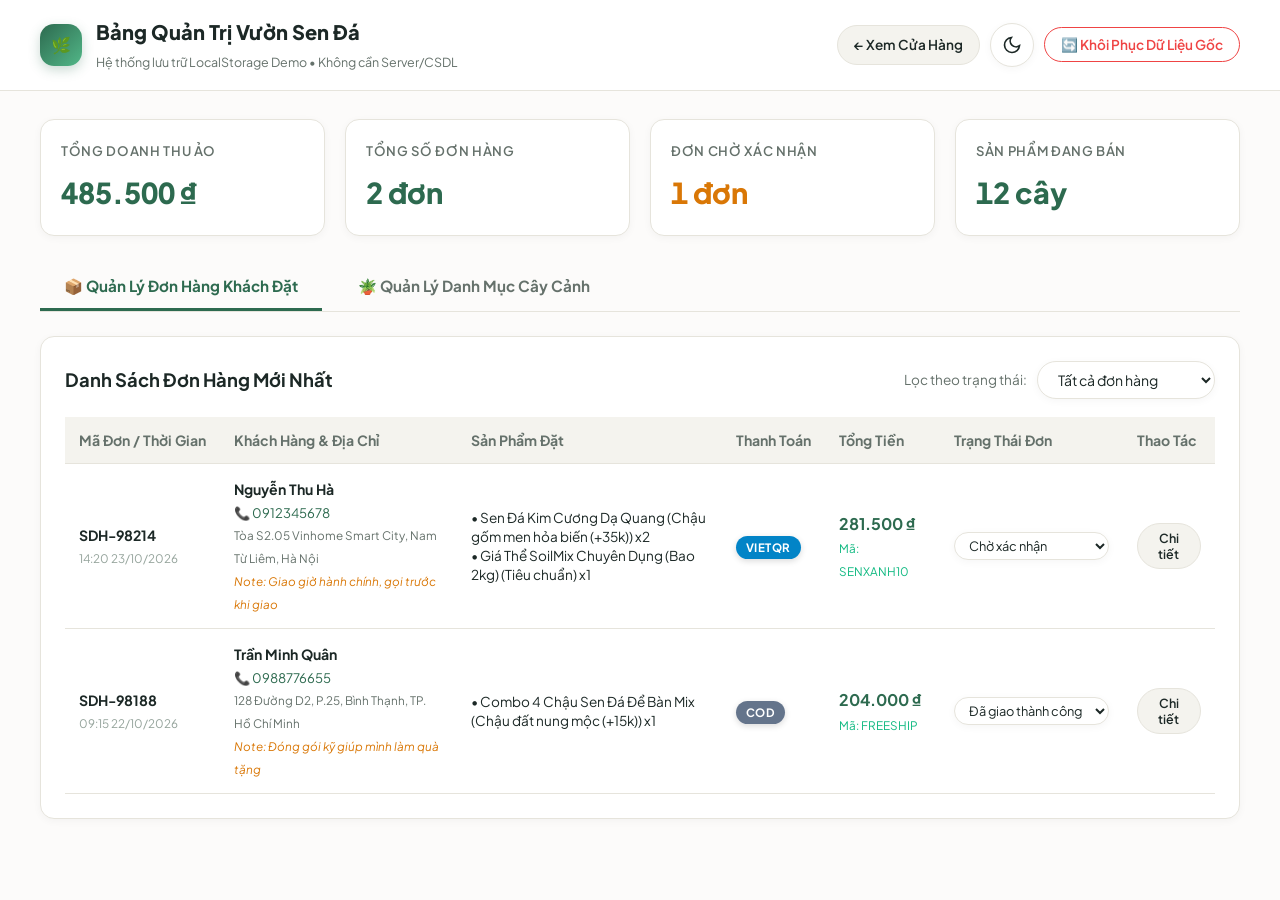
==== admin.html @ 42b6b5f5 "cmt 1" ====
<!DOCTYPE html>
<html lang="vi" data-theme="light">
<head>
  <meta charset="UTF-8" />
  <meta name="viewport" content="width=device-width, initial-scale=1.0, viewport-fit=cover" />
  <title>Bảng Quản Trị Sen Đá House (Admin Demo)</title>
  <meta name="description" content="Trang quản lý đơn hàng và danh mục cây cảnh của Sen Đá House" />
  <meta name="robots" content="noindex, nofollow" />
  <meta name="theme-color" content="#1b4332" />
  <link rel="icon" href="data:image/svg+xml,<svg xmlns=%22http://www.w3.org/2000/svg%22 viewBox=%220 0 100 100%22><text y=%22.9em%22 font-size=%2290%22>📊</text></svg>" />
  <link rel="stylesheet" href="css/style.css" />
  <style>
    /* Styling riêng cho trang Admin */
    .admin-header {
      background: var(--surface);
      border-bottom: 1px solid var(--surface-border);
      padding: 16px 0;
      position: sticky;
      top: 0;
      z-index: 100;
    }
    .admin-header-inner {
      display: flex;
      justify-content: space-between;
      align-items: center;
      gap: 16px;
    }
    .admin-kpi-grid {
      display: grid;
      grid-template-columns: repeat(4, 1fr);
      gap: 20px;
      margin: 28px 0;
    }
    .kpi-card {
      background: var(--surface);
      border: 1px solid var(--surface-border);
      border-radius: var(--radius-md);
      padding: 20px;
      box-shadow: var(--shadow-sm);
    }
    .kpi-title {
      font-size: 0.82rem;
      font-weight: 600;
      color: var(--text-muted);
      text-transform: uppercase;
      letter-spacing: 0.05em;
      margin-bottom: 8px;
    }
    .kpi-value {
      font-size: 1.8rem;
      font-weight: 800;
      color: var(--primary);
    }
    .admin-tabs-nav {
      display: flex;
      gap: 12px;
      border-bottom: 1px solid var(--surface-border);
      margin-bottom: 24px;
    }
    .admin-tab-btn {
      padding: 12px 24px;
      font-weight: 700;
      font-size: 0.95rem;
      background: transparent;
      color: var(--text-muted);
      cursor: pointer;
      border-bottom: 3px solid transparent;
      transition: var(--transition);
    }
    .admin-tab-btn:hover {
      color: var(--text-main);
    }
    .admin-tab-btn.active {
      color: var(--primary);
      border-color: var(--primary);
    }
    .admin-card {
      background: var(--surface);
      border: 1px solid var(--surface-border);
      border-radius: var(--radius-md);
      padding: 24px;
      box-shadow: var(--shadow-sm);
      overflow-x: auto;
    }
    .admin-table {
      width: 100%;
      border-collapse: collapse;
      text-align: left;
      font-size: 0.88rem;
    }
    .admin-table th {
      background: var(--bg-subtle);
      padding: 12px 14px;
      font-weight: 700;
      color: var(--text-muted);
      border-bottom: 1px solid var(--surface-border);
      white-space: nowrap;
    }
    .admin-table td {
      padding: 14px;
      border-bottom: 1px solid var(--surface-border);
      vertical-align: middle;
    }
    .status-select {
      font-size: 0.8rem;
      padding: 4px 10px;
    }
    @media (max-width: 900px) {
      .admin-kpi-grid {
        grid-template-columns: repeat(2, 1fr);
      }
    }
    @media (max-width: 600px) {
      .admin-kpi-grid {
        grid-template-columns: 1fr;
      }
      .admin-header-inner {
        flex-direction: column;
        align-items: flex-start;
      }
    }
  </style>
</head>
<body>

  <!-- Header Admin -->
  <header class="admin-header">
    <div class="container admin-header-inner">
      <div style="display: flex; align-items: center; gap: 14px;">
        <div class="brand-logo-icon">🌿</div>
        <div>
          <h2 style="font-size: 1.25rem; font-weight: 800; color: var(--text-main);">Bảng Quản Trị Vườn Sen Đá</h2>
          <span style="font-size: 0.78rem; color: var(--text-muted);">Hệ thống lưu trữ LocalStorage Demo • Không cần Server/CSDL</span>
        </div>
      </div>

      <div style="display: flex; gap: 10px; align-items: center; flex-wrap: wrap;">
        <!-- Nút về Storefront -->
        <a href="index.html" class="btn btn-secondary" style="font-size: 0.85rem; padding: 8px 16px;">
          ← Xem Cửa Hàng
        </a>

        <!-- Đổi Theme -->
        <button id="theme-toggle-btn" class="icon-btn" onclick="App.toggleTheme()" title="Đổi chế độ Sáng / Tối">
          <svg width="20" height="20" viewBox="0 0 24 24" fill="none" stroke="currentColor" stroke-width="2"><path d="M21 12.79A9 9 0 1 1 11.21 3 7 7 0 0 0 21 12.79z"></path></svg>
        </button>

        <!-- Nút Reset Dữ Liệu -->
        <button class="btn btn-outline" style="font-size: 0.85rem; padding: 8px 16px; border-color: var(--danger); color: var(--danger);" onclick="if(confirm('Khôi phục toàn bộ đơn hàng và sản phẩm về trạng thái mẫu ban đầu?')) StorageService.resetToDefaults()">
          🔄 Khôi Phục Dữ Liệu Gốc
        </button>
      </div>
    </div>
  </header>

  <main class="container" style="padding-bottom: 60px;">
    <!-- Thống kê KPI -->
    <div class="admin-kpi-grid">
      <div class="kpi-card">
        <div class="kpi-title">Tổng Doanh Thu Ảo</div>
        <div class="kpi-value" id="kpi-revenue">0 đ</div>
      </div>
      <div class="kpi-card">
        <div class="kpi-title">Tổng Số Đơn Hàng</div>
        <div class="kpi-value" id="kpi-orders-count">0 đơn</div>
      </div>
      <div class="kpi-card">
        <div class="kpi-title">Đơn Chờ Xác Nhận</div>
        <div class="kpi-value" id="kpi-pending-count" style="color: var(--accent);">0 đơn</div>
      </div>
      <div class="kpi-card">
        <div class="kpi-title">Sản Phẩm Đang Bán</div>
        <div class="kpi-value" id="kpi-products-count">0 cây</div>
      </div>
    </div>

    <!-- Thanh chuyển Tab -->
    <div class="admin-tabs-nav">
      <button class="admin-tab-btn active" data-tab="orders" onclick="AdminApp.switchTab('orders')">
        📦 Quản Lý Đơn Hàng Khách Đặt
      </button>
      <button class="admin-tab-btn" data-tab="products" onclick="AdminApp.switchTab('products')">
        🪴 Quản Lý Danh Mục Cây Cảnh
      </button>
    </div>

    <!-- TAB 1: QUẢN LÝ ĐƠN HÀNG -->
    <section id="admin-orders-section" class="admin-card">
      <div style="display: flex; justify-content: space-between; align-items: center; margin-bottom: 18px; flex-wrap: wrap; gap: 12px;">
        <h3 style="font-size: 1.15rem;">Danh Sách Đơn Hàng Mới Nhất</h3>
        
        <div style="display: flex; align-items: center; gap: 10px;">
          <span style="font-size: 0.85rem; color: var(--text-muted);">Lọc theo trạng thái:</span>
          <select id="admin-order-filter" class="custom-select">
            <option value="all">Tất cả đơn hàng</option>
            <option value="processing">Chờ xác nhận</option>
            <option value="shipping">Đang giao hàng</option>
            <option value="completed">Đã giao thành công</option>
            <option value="cancelled">Đã hủy đơn</option>
          </select>
        </div>
      </div>

      <div style="overflow-x: auto;">
        <table class="admin-table" aria-label="Bảng danh sách đơn hàng">
          <thead>
            <tr>
              <th scope="col">Mã Đơn / Thời Gian</th>
              <th scope="col">Khách Hàng & Địa Chỉ</th>
              <th scope="col">Sản Phẩm Đặt</th>
              <th scope="col">Thanh Toán</th>
              <th scope="col">Tổng Tiền</th>
              <th scope="col">Trạng Thái Đơn</th>
              <th scope="col">Thao Tác</th>
            </tr>
          </thead>
          <tbody id="admin-orders-tbody"></tbody>
        </table>
      </div>
    </section>

    <!-- TAB 2: QUẢN LÝ SẢN PHẨM -->
    <section id="admin-products-section" class="admin-card" style="display: none;">
      <div style="display: flex; justify-content: space-between; align-items: center; margin-bottom: 18px; flex-wrap: wrap; gap: 12px;">
        <h3 style="font-size: 1.15rem;">Danh Sách Cây & Phụ Kiện Đang Bán</h3>
        <button class="btn btn-primary" onclick="AdminApp.openAddProductModal()">
          + Thêm Cây Mới
        </button>
      </div>

      <div style="overflow-x: auto;">
        <table class="admin-table" aria-label="Bảng danh sách sản phẩm">
          <thead>
            <tr>
              <th scope="col">Hình Ảnh</th>
              <th scope="col">Tên Cây / Tên Khoa Học</th>
              <th scope="col">Phân Loại</th>
              <th scope="col">Giá Bán</th>
              <th scope="col">Đánh Giá / Đã Bán</th>
              <th scope="col">Tồn Kho</th>
              <th scope="col">Thao Tác</th>
            </tr>
          </thead>
          <tbody id="admin-products-tbody"></tbody>
        </table>
      </div>
    </section>
  </main>

  <!-- MODAL THÊM SẢN PHẨM MỚI -->
  <div class="modal-overlay" id="add-product-modal" role="dialog" aria-modal="true" aria-labelledby="add-modal-title">
    <div class="modal-dialog">
      <button class="modal-close-btn" onclick="AdminApp.closeAddProductModal()" aria-label="Đóng popup thêm cây">✕</button>
      <div style="padding: 32px;">
        <h3 id="add-modal-title" style="font-size: 1.35rem; margin-bottom: 8px;">Thêm Cây Mới Vào Cửa Hàng</h3>
        <p style="font-size: 0.85rem; color: var(--text-muted); margin-bottom: 20px;">Dữ liệu sẽ lưu ngay vào LocalStorage và hiển thị trên trang chủ</p>

        <form id="add-product-form">
          <div class="form-group">
            <label>Tên cây cảnh *</label>
            <input type="text" id="prod-name" class="form-control" placeholder="Ví dụ: Sen Đá Ruby Đỏ" required />
          </div>

          <div class="form-group">
            <label>Tên khoa học (tùy chọn)</label>
            <input type="text" id="prod-scientific" class="form-control" placeholder="Ví dụ: Echeveria Ruby" />
          </div>

          <div style="display: grid; grid-template-columns: 1fr 1fr; gap: 14px;">
            <div class="form-group">
              <label>Danh mục *</label>
              <select id="prod-category" class="form-control">
                <option value="sen-da">Sen Đá Búp & Độc Lạ</option>
                <option value="xuong-rong">Xương Rồng Mini</option>
                <option value="combo">Combo Quà Tặng</option>
                <option value="phu-kien">Chậu Gốm & Đất Trồng</option>
              </select>
            </div>
            <div class="form-group">
              <label>Độ khó chăm sóc</label>
              <select id="prod-difficulty" class="form-control">
                <option value="Rất dễ chăm">Rất dễ chăm</option>
                <option value="Dễ chăm">Dễ chăm</option>
                <option value="Trung bình">Trung bình</option>
              </select>
            </div>
          </div>

          <div style="display: grid; grid-template-columns: 1fr 1fr; gap: 14px;">
            <div class="form-group">
              <label>Giá bán (VNĐ) *</label>
              <input type="number" id="prod-price" class="form-control" placeholder="Ví dụ: 65000" required />
            </div>
            <div class="form-group">
              <label>Giá gốc niêm yết (nếu có giảm giá)</label>
              <input type="number" id="prod-original-price" class="form-control" placeholder="Ví dụ: 85000" />
            </div>
          </div>

          <div class="form-group">
            <label>Link ảnh cây (URL ảnh trực tiếp)</label>
            <input type="url" id="prod-image" class="form-control" placeholder="https://images.unsplash.com/..." />
          </div>

          <div class="form-group">
            <label>Mô tả ngắn *</label>
            <textarea id="prod-desc" class="form-control" rows="2" placeholder="Đặc điểm lá, màu sắc và mẹo chăm sóc..." required></textarea>
          </div>

          <button type="submit" class="btn btn-primary" style="width: 100%; padding: 12px; margin-top: 10px;">
            Lưu Sản Phẩm
          </button>
        </form>
      </div>
    </div>
  </div>

  <!-- Modal Chi Tiết Đơn Hàng / VietQR Invoice -->
  <div class="modal-overlay" id="order-success-modal">
    <div class="modal-dialog">
      <button class="modal-close-btn" onclick="CheckoutService.closeSuccessModal()">✕</button>
      <div class="success-modal-content">
        <h2>Chi Tiết Đơn Hàng</h2>
        <span class="order-code-badge">Mã đơn: <strong id="success-order-id"></strong></span>

        <div style="background: var(--bg-subtle); padding: 14px 18px; border-radius: var(--radius-sm); text-align: left; font-size: 0.88rem; margin: 16px 0;">
          <p><strong>Khách hàng:</strong> <span id="success-customer-name"></span> (<span id="success-customer-phone"></span>)</p>
          <p><strong>Địa chỉ nhận:</strong> <span id="success-customer-address"></span></p>
          <p><strong>Hình thức:</strong> <span id="success-payment-method"></span></p>
          <p><strong>Tổng tiền:</strong> <strong style="color: var(--primary);" id="success-order-total"></strong></p>
        </div>

        <div class="vietqr-box" id="vietqr-container">
          <h4 style="color: var(--primary); margin-bottom: 4px;">Mã VietQR Đã Tạo Cho Đơn Hàng</h4>
          <img id="vietqr-image" class="vietqr-img" src="" alt="Mã VietQR" />
          <div class="qr-info-table">
            <p><span>Ngân hàng:</span> <strong id="qr-bank-name"></strong></p>
            <p><span>Số tài khoản:</span> <strong id="qr-account-no"></strong></p>
            <p><span>Chủ tài khoản:</span> <strong id="qr-account-name"></strong></p>
            <p><span>Số tiền:</span> <strong id="qr-amount"></strong></p>
            <p><span>Nội dung CK:</span> <strong id="qr-content" style="color: var(--danger);"></strong></p>
          </div>
        </div>

        <div style="display: flex; gap: 10px; justify-content: center; margin-top: 16px;">
          <button class="btn btn-secondary" onclick="window.print()">
            🖨️ In Hóa Đơn
          </button>
          <button class="btn btn-primary" onclick="CheckoutService.closeSuccessModal()">
            Đóng
          </button>
        </div>
      </div>
    </div>
  </div>

  <div id="toast-container"></div>

  <!-- Scripts -->
  <script src="js/data.js"></script>
  <script src="js/storage.js"></script>
  <script src="js/cart.js"></script>
  <script src="js/checkout.js"></script>
  <script src="js/app.js"></script>
  <script src="js/admin.js"></script>
</body>
</html>
---- css/style.css ----
/* ===================================================
   SEN ĐÁ HOUSE - DESIGN SYSTEM & STYLESHEET
   Phong cách Botanical Zen / Tinh tế, Hiện đại & Mộc mạc
   =================================================== */

@import url('https://fonts.googleapis.com/css2?family=Plus+Jakarta+Sans:wght@300;400;500;600;700;800&family=Playfair+Display:ital,wght@0,600;0,700;1,600&display=swap');

:root {
  /* Bảng màu Sáng (Botanical Light) */
  --primary: #2d6a4f;
  --primary-hover: #1b4332;
  --primary-light: #d8f3dc;
  --primary-glow: rgba(45, 106, 79, 0.25);
  
  --accent: #d97706;
  --accent-light: #fef3c7;
  --danger: #ef4444;
  --success: #10b981;
  --info: #0284c7;

  --bg: #fcfbfa;
  --bg-subtle: #f4f3ee;
  --surface: #ffffff;
  --surface-border: #e6e4dc;
  --surface-hover: #f9f8f5;

  --text-main: #1c2826;
  --text-muted: #65716b;
  --text-light: #94a39b;

  --font-sans: 'Plus Jakarta Sans', system-ui, -apple-system, sans-serif;
  --font-serif: 'Playfair Display', Georgia, serif;

  --radius-sm: 8px;
  --radius-md: 14px;
  --radius-lg: 20px;
  --radius-full: 9999px;

  --shadow-sm: 0 2px 8px rgba(0, 0, 0, 0.04);
  --shadow-md: 0 8px 24px rgba(28, 40, 38, 0.08);
  --shadow-lg: 0 16px 40px rgba(28, 40, 38, 0.12);
  --shadow-glass: 0 8px 32px 0 rgba(31, 38, 135, 0.07);

  /* Tuân thủ baseline-ui: interaction feedback <= 200ms, chỉ animate compositor/paint cục bộ */
  --transition: transform 0.18s cubic-bezier(0.16, 1, 0.3, 1), opacity 0.18s cubic-bezier(0.16, 1, 0.3, 1), background-color 0.18s ease, border-color 0.18s ease, color 0.18s ease;
}

[data-theme="dark"] {
  --primary: #52b788;
  --primary-hover: #74c69d;
  --primary-light: rgba(82, 183, 136, 0.15);
  --primary-glow: rgba(82, 183, 136, 0.3);

  --accent: #fbbf24;
  --accent-light: rgba(251, 191, 36, 0.15);

  --bg: #0d1512;
  --bg-subtle: #14201c;
  --surface: #192722;
  --surface-border: #233731;
  --surface-hover: #21332c;

  --text-main: #f0f4f2;
  --text-muted: #a3b3ac;
  --text-light: #6c7e76;

  --shadow-sm: 0 2px 8px rgba(0, 0, 0, 0.2);
  --shadow-md: 0 8px 24px rgba(0, 0, 0, 0.35);
  --shadow-lg: 0 16px 40px rgba(0, 0, 0, 0.5);
  --shadow-glass: 0 8px 32px 0 rgba(0, 0, 0, 0.4);
}

/* Base Reset & Typography Standards */
*, *::before, *::after {
  box-sizing: border-box;
  margin: 0;
  padding: 0;
}

html {
  scroll-behavior: smooth;
  font-size: 16px;
}

body {
  font-family: var(--font-sans);
  background-color: var(--bg);
  color: var(--text-main);
  line-height: 1.6;
  min-height: 100vh;
  display: flex;
  flex-direction: column;
  transition: background-color 0.2s ease, color 0.2s ease;
  overflow-x: hidden;
}

/* baseline-ui Typography & Accessibility */
h1, h2, h3, h4, h5, h6 {
  text-wrap: balance;
}

p {
  text-wrap: pretty;
}

.current-price,
.original-price,
.qv-price,
.cart-item-price,
#cart-subtotal,
#cart-shipping,
#cart-discount,
#cart-final-total,
.kpi-value,
.qty-val,
.cart-badge-count,
.total-highlight,
.order-track-id,
.product-count-display {
  font-variant-numeric: tabular-nums;
}

:focus-visible {
  outline: 2px solid var(--primary);
  outline-offset: 2px;
}

.visually-hidden {
  position: absolute;
  width: 1px;
  height: 1px;
  padding: 0;
  margin: -1px;
  overflow: hidden;
  clip: rect(0, 0, 0, 0);
  white-space: nowrap;
  border: 0;
}

a {
  color: inherit;
  text-decoration: none;
}

button, input, select, textarea {
  font-family: inherit;
  font-size: inherit;
  border: none;
  outline: none;
}

img {
  max-width: 100%;
  display: block;
}

.container {
  width: 100%;
  max-width: 1240px;
  margin: 0 auto;
  padding: 0 20px;
}

/* ===================================================
   TOP ANNOUNCEMENT BAR
   =================================================== */
.top-bar {
  background: linear-gradient(90deg, #1b4332, #2d6a4f);
  color: #d8f3dc;
  font-size: 0.85rem;
  font-weight: 500;
  padding: 8px 0;
  text-align: center;
}

.top-bar-inner {
  display: flex;
  justify-content: space-between;
  align-items: center;
}

.top-bar-tags {
  display: flex;
  gap: 16px;
}

.top-bar-tag {
  display: inline-flex;
  align-items: center;
  gap: 6px;
}

.top-bar-links a {
  color: #ffffff;
  font-weight: 600;
  text-decoration: underline;
  transition: opacity 0.2s;
}

.top-bar-links a:hover {
  opacity: 0.85;
}

/* ===================================================
   MAIN NAVBAR
   =================================================== */
.navbar {
  position: sticky;
  top: 0;
  z-index: 100;
  background: var(--surface);
  border-bottom: 1px solid var(--surface-border);
}

[data-theme="dark"] .navbar {
  background: var(--surface);
}

.navbar-inner {
  display: flex;
  align-items: center;
  justify-content: space-between;
  height: 72px;
  gap: 20px;
}

.brand {
  display: flex;
  align-items: center;
  gap: 12px;
  cursor: pointer;
}

.brand-logo-icon {
  width: 42px;
  height: 42px;
  border-radius: var(--radius-md);
  background: linear-gradient(135deg, var(--primary), #52b788);
  display: flex;
  align-items: center;
  justify-content: center;
  color: white;
  box-shadow: 0 4px 12px var(--primary-glow);
}

.brand-text h1 {
  font-family: var(--font-serif);
  font-size: 1.35rem;
  font-weight: 700;
  color: var(--text-main);
  line-height: 1.1;
  letter-spacing: -0.02em;
}

.brand-text span {
  font-size: 0.75rem;
  color: var(--text-muted);
  text-transform: uppercase;
  letter-spacing: 0.08em;
  font-weight: 600;
}

/* Live Search Bar */
.search-box {
  flex: 1;
  max-width: 420px;
  position: relative;
}

.search-input-wrap {
  display: flex;
  align-items: center;
  background: var(--surface);
  border: 1px solid var(--surface-border);
  border-radius: var(--radius-full);
  padding: 0 16px;
  height: 44px;
  transition: var(--transition);
  box-shadow: var(--shadow-sm);
}

.search-input-wrap:focus-within {
  border-color: var(--primary);
  box-shadow: 0 0 0 3px var(--primary-light);
}

.search-icon {
  color: var(--text-muted);
  margin-right: 10px;
}

.search-input {
  width: 100%;
  background: transparent;
  color: var(--text-main);
  font-size: 0.92rem;
}

.search-input::placeholder {
  color: var(--text-light);
}

/* Nav Actions */
.nav-actions {
  display: flex;
  align-items: center;
  gap: 12px;
}

.icon-btn {
  width: 44px;
  height: 44px;
  border-radius: var(--radius-full);
  background: var(--surface);
  border: 1px solid var(--surface-border);
  color: var(--text-main);
  display: flex;
  align-items: center;
  justify-content: center;
  cursor: pointer;
  position: relative;
  transition: var(--transition);
  box-shadow: var(--shadow-sm);
}

.icon-btn:hover {
  background: var(--surface-hover);
  border-color: var(--primary);
  color: var(--primary);
  transform: translateY(-2px);
}

.cart-badge-count {
  position: absolute;
  top: -4px;
  right: -4px;
  background: var(--danger);
  color: white;
  font-size: 0.72rem;
  font-weight: 700;
  width: 20px;
  height: 20px;
  border-radius: var(--radius-full);
  display: none;
  align-items: center;
  justify-content: center;
  border: 2px solid var(--surface);
  animation: popIn 0.3s cubic-bezier(0.175, 0.885, 0.32, 1.275);
}

@keyframes popIn {
  from { transform: scale(0); }
  to { transform: scale(1); }
}

.btn-admin-link {
  display: inline-flex;
  align-items: center;
  gap: 6px;
  padding: 8px 16px;
  background: var(--bg-subtle);
  border: 1px solid var(--surface-border);
  color: var(--text-main);
  font-size: 0.88rem;
  font-weight: 600;
  border-radius: var(--radius-full);
  transition: var(--transition);
}

.btn-admin-link:hover {
  background: var(--primary-light);
  color: var(--primary);
  border-color: var(--primary);
}

/* ===================================================
   HERO BANNER
   =================================================== */
.hero-section {
  padding: 24px 0 36px;
}

.hero-card {
  position: relative;
  border-radius: var(--radius-lg);
  overflow: hidden;
  background: #172b22;
  color: white;
  display: grid;
  grid-template-columns: 1.15fr 0.85fr;
  align-items: center;
  box-shadow: var(--shadow-lg);
  min-height: 420px;
}

.hero-content {
  padding: 48px;
  z-index: 2;
}

.hero-tagline {
  display: inline-flex;
  align-items: center;
  gap: 8px;
  background: rgba(255, 255, 255, 0.12);
  border: 1px solid rgba(255, 255, 255, 0.15);
  padding: 6px 14px;
  border-radius: var(--radius-full);
  font-size: 0.82rem;
  font-weight: 600;
  text-transform: uppercase;
  margin-bottom: 16px;
  color: #b7e4c7;
}

.hero-title {
  font-family: var(--font-serif);
  font-size: 2.75rem;
  font-weight: 700;
  line-height: 1.15;
  margin-bottom: 16px;
}

.hero-title span {
  color: #74c69d;
  font-style: italic;
}

.hero-desc {
  font-size: 1.05rem;
  color: #d1e7dd;
  margin-bottom: 28px;
  max-width: 520px;
}

.hero-actions {
  display: flex;
  gap: 16px;
  align-items: center;
}

.hero-image-wrap {
  height: 100%;
  width: 100%;
  position: relative;
  overflow: hidden;
}

.hero-img {
  width: 100%;
  height: 100%;
  object-fit: cover;
  transition: transform 0.8s ease;
}

.hero-card:hover .hero-img {
  transform: scale(1.04);
}

.hero-overlay-fade {
  position: absolute;
  inset: 0;
  background: linear-gradient(90deg, #172b22 0%, rgba(23, 43, 34, 0.4) 60%, transparent 100%);
}

/* USP Badges Bar */
.usp-bar {
  display: grid;
  grid-template-columns: repeat(4, 1fr);
  gap: 16px;
  margin-top: 24px;
}

.usp-item {
  display: flex;
  align-items: center;
  gap: 14px;
  background: var(--surface);
  border: 1px solid var(--surface-border);
  padding: 16px 20px;
  border-radius: var(--radius-md);
  box-shadow: var(--shadow-sm);
  transition: var(--transition);
}

.usp-item:hover {
  transform: translateY(-2px);
  box-shadow: var(--shadow-md);
}

.usp-icon-wrap {
  width: 44px;
  height: 44px;
  border-radius: var(--radius-sm);
  background: var(--primary-light);
  color: var(--primary);
  display: flex;
  align-items: center;
  justify-content: center;
  font-size: 1.25rem;
  flex-shrink: 0;
}

.usp-info h4 {
  font-size: 0.92rem;
  font-weight: 700;
  color: var(--text-main);
  margin-bottom: 2px;
}

.usp-info p {
  font-size: 0.78rem;
  color: var(--text-muted);
}

/* ===================================================
   FILTER & CATEGORY NAVIGATION
   =================================================== */
.catalog-section {
  padding: 32px 0 60px;
}

.catalog-header {
  margin-bottom: 28px;
}

.catalog-header-top {
  display: flex;
  justify-content: space-between;
  align-items: flex-end;
  margin-bottom: 20px;
}

.section-title h2 {
  font-family: var(--font-serif);
  font-size: 2rem;
  font-weight: 700;
  color: var(--text-main);
}

.section-title p {
  color: var(--text-muted);
  font-size: 0.95rem;
  margin-top: 4px;
}

.sort-wrap {
  display: flex;
  align-items: center;
  gap: 10px;
}

.sort-wrap label {
  font-size: 0.88rem;
  color: var(--text-muted);
  font-weight: 500;
}

.custom-select {
  background: var(--surface);
  color: var(--text-main);
  border: 1px solid var(--surface-border);
  padding: 8px 16px;
  border-radius: var(--radius-full);
  font-size: 0.88rem;
  cursor: pointer;
  box-shadow: var(--shadow-sm);
  transition: var(--transition);
}

.custom-select:hover, .custom-select:focus {
  border-color: var(--primary);
}

/* Category Pills */
.category-pills-row {
  display: flex;
  align-items: center;
  gap: 10px;
  overflow-x: auto;
  padding-bottom: 8px;
  scrollbar-width: none;
}

.category-pills-row::-webkit-scrollbar {
  display: none;
}

.category-pill {
  padding: 10px 20px;
  border-radius: var(--radius-full);
  background: var(--surface);
  border: 1px solid var(--surface-border);
  color: var(--text-muted);
  font-size: 0.9rem;
  font-weight: 600;
  white-space: nowrap;
  cursor: pointer;
  transition: var(--transition);
  box-shadow: var(--shadow-sm);
  display: inline-flex;
  align-items: center;
  gap: 8px;
}

.category-pill:hover {
  background: var(--surface-hover);
  color: var(--text-main);
  border-color: var(--primary);
}

.category-pill.active {
  background: var(--primary);
  color: white;
  border-color: var(--primary);
  box-shadow: 0 4px 12px var(--primary-glow);
}

/* Secondary Filters Bar */
.secondary-filters-bar {
  display: flex;
  flex-wrap: wrap;
  align-items: center;
  justify-content: space-between;
  gap: 16px;
  background: var(--surface);
  border: 1px solid var(--surface-border);
  padding: 14px 20px;
  border-radius: var(--radius-md);
  margin-top: 16px;
  box-shadow: var(--shadow-sm);
}

.filter-group {
  display: flex;
  align-items: center;
  gap: 8px;
}

.filter-group-label {
  font-size: 0.84rem;
  font-weight: 600;
  color: var(--text-muted);
  text-transform: uppercase;
  letter-spacing: 0.05em;
  margin-right: 4px;
}

.filter-btn-group {
  display: flex;
  gap: 6px;
}

.filter-btn {
  padding: 6px 14px;
  border-radius: var(--radius-full);
  background: var(--bg-subtle);
  color: var(--text-muted);
  font-size: 0.82rem;
  font-weight: 600;
  cursor: pointer;
  transition: var(--transition);
}

.filter-btn:hover {
  color: var(--text-main);
}

.filter-btn.active {
  background: var(--primary-light);
  color: var(--primary);
}

.product-count-display {
  font-size: 0.85rem;
  color: var(--text-muted);
  font-weight: 500;
}

/* ===================================================
   PRODUCT GRID & CARDS
   =================================================== */
.product-grid {
  display: grid;
  grid-template-columns: repeat(auto-fill, minmax(270px, 1fr));
  gap: 24px;
  margin-top: 28px;
}

.product-card {
  background: var(--surface);
  border: 1px solid var(--surface-border);
  border-radius: var(--radius-md);
  overflow: hidden;
  display: flex;
  flex-direction: column;
  position: relative;
  transition: var(--transition);
  box-shadow: var(--shadow-sm);
}

.product-card:hover {
  transform: translateY(-6px);
  box-shadow: var(--shadow-md);
  border-color: var(--primary);
}

.product-badge-group {
  position: absolute;
  top: 12px;
  left: 12px;
  z-index: 10;
  display: flex;
  flex-direction: column;
  gap: 6px;
}

.badge {
  padding: 4px 10px;
  border-radius: var(--radius-full);
  font-size: 0.72rem;
  font-weight: 700;
  text-transform: uppercase;
  letter-spacing: 0.04em;
  box-shadow: 0 2px 6px rgba(0, 0, 0, 0.15);
}

.badge-tag {
  background: #1b4332;
  color: #ffffff;
}

[data-theme="dark"] .badge-tag {
  background: #2d6a4f;
}

.badge-discount {
  background: var(--danger);
  color: #ffffff;
}

.product-thumb-wrapper {
  position: relative;
  padding-top: 90%;
  overflow: hidden;
  background: var(--bg-subtle);
  cursor: pointer;
}

.product-thumb {
  position: absolute;
  top: 0;
  left: 0;
  width: 100%;
  height: 100%;
  object-fit: cover;
  transition: transform 0.5s ease;
}

.product-card:hover .product-thumb {
  transform: scale(1.08);
}

.quick-view-overlay-btn {
  position: absolute;
  bottom: 12px;
  left: 50%;
  transform: translateX(-50%) translateY(20px);
  opacity: 0;
  display: inline-flex;
  align-items: center;
  gap: 6px;
  padding: 8px 16px;
  background: var(--surface);
  border: 1px solid var(--surface-border);
  color: var(--text-main);
  border-radius: var(--radius-full);
  font-size: 0.82rem;
  font-weight: 600;
  cursor: pointer;
  transition: var(--transition);
  box-shadow: var(--shadow-md);
  white-space: nowrap;
}

.product-card:hover .quick-view-overlay-btn {
  opacity: 1;
  transform: translateX(-50%) translateY(0);
}

.product-body {
  padding: 18px;
  display: flex;
  flex-direction: column;
  flex: 1;
}

.product-category-label {
  font-size: 0.75rem;
  font-weight: 600;
  color: var(--text-light);
  text-transform: uppercase;
  letter-spacing: 0.06em;
  margin-bottom: 4px;
}

.product-title {
  font-size: 1.05rem;
  font-weight: 700;
  color: var(--text-main);
  line-height: 1.35;
  margin-bottom: 4px;
  cursor: pointer;
  transition: color 0.2s;
  display: -webkit-box;
  -webkit-line-clamp: 1;
  -webkit-box-orient: vertical;
  overflow: hidden;
}

.product-title:hover {
  color: var(--primary);
}

.product-scientific {
  font-size: 0.8rem;
  font-style: italic;
  color: var(--text-muted);
  margin-bottom: 12px;
  display: -webkit-box;
  -webkit-line-clamp: 1;
  -webkit-box-orient: vertical;
  overflow: hidden;
}

.product-meta-pills {
  display: flex;
  gap: 8px;
  margin-bottom: 14px;
  flex-wrap: wrap;
}

.meta-pill {
  font-size: 0.74rem;
  background: var(--bg-subtle);
  color: var(--text-muted);
  padding: 3px 8px;
  border-radius: var(--radius-sm);
  font-weight: 500;
}

.product-price-row {
  display: flex;
  justify-content: space-between;
  align-items: baseline;
  margin-top: auto;
  margin-bottom: 14px;
  padding-top: 10px;
  border-top: 1px dashed var(--surface-border);
}

.current-price {
  font-size: 1.25rem;
  font-weight: 800;
  color: var(--primary);
}

.original-price {
  font-size: 0.85rem;
  color: var(--text-light);
  text-decoration: line-through;
  margin-left: 6px;
}

.rating-info {
  font-size: 0.8rem;
  color: var(--text-muted);
}

.rating-count {
  font-size: 0.75rem;
  color: var(--text-light);
}

.product-actions-row {
  display: flex;
  gap: 8px;
}

/* Button Component */
.btn {
  display: inline-flex;
  align-items: center;
  justify-content: center;
  gap: 8px;
  padding: 10px 20px;
  border-radius: var(--radius-full);
  font-size: 0.92rem;
  font-weight: 600;
  cursor: pointer;
  transition: var(--transition);
  text-align: center;
}

.btn-primary {
  background: var(--primary);
  color: white;
  box-shadow: 0 4px 12px var(--primary-glow);
}

.btn-primary:hover {
  background: var(--primary-hover);
  transform: translateY(-2px);
  box-shadow: 0 6px 18px var(--primary-glow);
}

.btn-secondary {
  background: var(--bg-subtle);
  color: var(--text-main);
  border: 1px solid var(--surface-border);
}

.btn-secondary:hover {
  background: var(--surface-hover);
  border-color: var(--primary);
}

.btn-outline {
  background: transparent;
  border: 1px solid var(--primary);
  color: var(--primary);
}

.btn-outline:hover {
  background: var(--primary);
  color: white;
}

.btn-add-cart {
  width: 100%;
  padding: 10px;
  font-size: 0.88rem;
}

/* Empty Search / Filter State */
.empty-products-view {
  grid-column: 1 / -1;
  text-align: center;
  padding: 60px 20px;
  background: var(--surface);
  border: 1px dashed var(--surface-border);
  border-radius: var(--radius-md);
}

.empty-icon {
  font-size: 3rem;
  margin-bottom: 12px;
}

.empty-products-view h3 {
  font-size: 1.25rem;
  margin-bottom: 8px;
  color: var(--text-main);
}

.empty-products-view p {
  color: var(--text-muted);
  margin-bottom: 20px;
}

/* ===================================================
   SLIDE-OVER CART DRAWER
   =================================================== */
.cart-backdrop {
  position: fixed;
  inset: 0;
  background: rgba(0, 0, 0, 0.45);
  z-index: 1000;
  opacity: 0;
  visibility: hidden;
  pointer-events: none;
  transition: opacity 0.2s ease, visibility 0.2s ease;
}

.cart-backdrop.open {
  opacity: 1;
  visibility: visible;
  pointer-events: auto;
}

.cart-drawer {
  position: fixed;
  top: 0;
  right: 0;
  bottom: 0;
  width: 100%;
  max-width: 440px;
  background: var(--surface);
  z-index: 1001;
  display: flex;
  flex-direction: column;
  transform: translateX(100%);
  transition: transform 0.35s cubic-bezier(0.16, 1, 0.3, 1);
  box-shadow: -10px 0 30px rgba(0, 0, 0, 0.15);
}

.cart-drawer.open {
  transform: translateX(0);
}

.cart-drawer-header {
  padding: 20px 24px;
  border-bottom: 1px solid var(--surface-border);
  display: flex;
  justify-content: space-between;
  align-items: center;
}

.cart-drawer-header h3 {
  font-size: 1.2rem;
  font-weight: 700;
  display: flex;
  align-items: center;
  gap: 10px;
}

.cart-close-btn {
  background: transparent;
  color: var(--text-muted);
  cursor: pointer;
  padding: 6px;
  border-radius: var(--radius-full);
  transition: var(--transition);
}

.cart-close-btn:hover {
  background: var(--bg-subtle);
  color: var(--text-main);
}

.cart-items-container {
  flex: 1;
  overflow-y: auto;
  padding: 20px 24px;
  display: flex;
  flex-direction: column;
  gap: 16px;
}

.cart-item {
  display: flex;
  gap: 14px;
  padding-bottom: 16px;
  border-bottom: 1px solid var(--surface-border);
}

.cart-item-img {
  width: 76px;
  height: 76px;
  border-radius: var(--radius-sm);
  object-fit: cover;
  flex-shrink: 0;
}

.cart-item-info {
  flex: 1;
  display: flex;
  flex-direction: column;
}

.cart-item-title-row {
  display: flex;
  justify-content: space-between;
  align-items: flex-start;
  gap: 8px;
}

.cart-item-name {
  font-size: 0.92rem;
  font-weight: 600;
  line-height: 1.3;
  color: var(--text-main);
}

.cart-item-remove-btn {
  background: transparent;
  color: var(--text-light);
  cursor: pointer;
  padding: 2px;
  transition: color 0.2s;
}

.cart-item-remove-btn:hover {
  color: var(--danger);
}

.cart-item-pot {
  font-size: 0.78rem;
  color: var(--text-muted);
  margin: 2px 0 8px;
}

.cart-item-pot span {
  color: var(--primary);
  font-weight: 600;
}

.cart-item-bottom {
  display: flex;
  justify-content: space-between;
  align-items: center;
  margin-top: auto;
}

.cart-item-price {
  font-weight: 700;
  color: var(--primary);
  font-size: 0.95rem;
}

/* Quantity Control */
.qty-control {
  display: flex;
  align-items: center;
  background: var(--bg-subtle);
  border: 1px solid var(--surface-border);
  border-radius: var(--radius-full);
  overflow: hidden;
}

.qty-btn {
  width: 26px;
  height: 26px;
  display: flex;
  align-items: center;
  justify-content: center;
  background: transparent;
  color: var(--text-main);
  font-weight: 700;
  cursor: pointer;
  transition: background 0.2s;
}

.qty-btn:hover {
  background: var(--surface-hover);
}

.qty-val {
  padding: 0 8px;
  font-size: 0.85rem;
  font-weight: 600;
}

/* Empty Cart State */
.cart-empty-state {
  display: flex;
  flex-direction: column;
  align-items: center;
  justify-content: center;
  padding: 60px 20px;
  text-align: center;
}

.empty-cart-icon {
  font-size: 3.5rem;
  margin-bottom: 16px;
}

.cart-empty-state h4 {
  font-size: 1.15rem;
  margin-bottom: 6px;
}

.cart-empty-state p {
  color: var(--text-muted);
  font-size: 0.88rem;
  margin-bottom: 20px;
}

/* Drawer Footer */
.cart-drawer-footer {
  padding: 20px 24px;
  border-top: 1px solid var(--surface-border);
  background: var(--surface);
}

.coupon-section {
  margin-bottom: 16px;
}

.coupon-input-wrap {
  display: flex;
  gap: 8px;
}

.coupon-input {
  flex: 1;
  background: var(--bg-subtle);
  border: 1px solid var(--surface-border);
  border-radius: var(--radius-full);
  padding: 8px 16px;
  font-size: 0.88rem;
  color: var(--text-main);
}

.coupon-input:focus {
  border-color: var(--primary);
}

.active-coupon-box {
  display: none;
  justify-content: space-between;
  align-items: center;
  background: var(--primary-light);
  padding: 6px 12px;
  border-radius: var(--radius-sm);
  margin-top: 8px;
  font-size: 0.82rem;
}

.coupon-tag {
  color: var(--primary);
  font-weight: 600;
  display: flex;
  align-items: center;
  gap: 6px;
}

.remove-coupon-btn {
  background: transparent;
  color: var(--danger);
  font-weight: 600;
  cursor: pointer;
  font-size: 0.78rem;
}

.price-summary-breakdown {
  display: flex;
  flex-direction: column;
  gap: 8px;
  font-size: 0.9rem;
  margin-bottom: 18px;
}

.summary-row {
  display: flex;
  justify-content: space-between;
  color: var(--text-muted);
}

.summary-row.total-row {
  border-top: 1px dashed var(--surface-border);
  padding-top: 10px;
  font-size: 1.1rem;
  font-weight: 800;
  color: var(--text-main);
}

.total-row .highlight-price {
  color: var(--primary);
  font-size: 1.3rem;
}

.badge-free {
  color: var(--success);
  font-weight: 700;
  font-size: 0.82rem;
}

.btn-checkout {
  width: 100%;
  padding: 14px;
  font-size: 1rem;
}

/* ===================================================
   MODALS (QuickView, Checkout, Success, Tracking)
   =================================================== */
.modal-overlay {
  position: fixed;
  inset: 0;
  background: rgba(0, 0, 0, 0.55);
  z-index: 2000;
  display: flex;
  align-items: center;
  justify-content: center;
  padding: 20px;
  opacity: 0;
  visibility: hidden;
  pointer-events: none;
  transition: opacity 0.18s ease, visibility 0.18s ease;
}

.modal-overlay.modal-open {
  opacity: 1;
  visibility: visible;
  pointer-events: auto;
}

.modal-dialog {
  background: var(--surface);
  border-radius: var(--radius-lg);
  max-width: 680px;
  width: 100%;
  max-height: 90vh;
  overflow-y: auto;
  box-shadow: var(--shadow-lg);
  position: relative;
  transform: translateY(16px) scale(0.98);
  transition: transform 0.18s cubic-bezier(0.16, 1, 0.3, 1);
}

.modal-overlay.modal-open .modal-dialog {
  transform: translateY(0) scale(1);
}

.modal-close-btn {
  position: absolute;
  top: 16px;
  right: 16px;
  width: 36px;
  height: 36px;
  border-radius: var(--radius-full);
  background: var(--bg-subtle);
  color: var(--text-muted);
  display: flex;
  align-items: center;
  justify-content: center;
  cursor: pointer;
  z-index: 10;
  transition: var(--transition);
}

.modal-close-btn:hover {
  background: var(--surface-hover);
  color: var(--text-main);
}

/* Quick View Modal Layout */
.quickview-layout {
  display: grid;
  grid-template-columns: 1fr 1.15fr;
  gap: 28px;
  padding: 32px;
}

.qv-gallery-col {
  display: flex;
  flex-direction: column;
  gap: 12px;
}

.qv-img-main-wrap {
  width: 100%;
  padding-top: 100%;
  position: relative;
  border-radius: var(--radius-md);
  overflow: hidden;
  background: var(--bg-subtle);
}

.qv-img-main {
  position: absolute;
  top: 0;
  left: 0;
  width: 100%;
  height: 100%;
  object-fit: cover;
}

.qv-thumbnails {
  display: flex;
  gap: 8px;
}

.qv-thumb-item {
  width: 64px;
  height: 64px;
  border-radius: var(--radius-sm);
  object-fit: cover;
  cursor: pointer;
  border: 2px solid transparent;
  transition: var(--transition);
}

.qv-thumb-item:hover, .qv-thumb-item.active {
  border-color: var(--primary);
  transform: scale(1.05);
}

.qv-info-col h2 {
  font-size: 1.4rem;
  font-weight: 700;
  color: var(--text-main);
  line-height: 1.25;
}

.qv-scientific {
  font-size: 0.88rem;
  font-style: italic;
  color: var(--text-muted);
  margin: 4px 0 12px;
}

.qv-rating-row {
  display: flex;
  align-items: center;
  gap: 12px;
  font-size: 0.85rem;
  color: var(--text-muted);
  margin-bottom: 14px;
}

.qv-price {
  font-size: 1.6rem;
  font-weight: 800;
  color: var(--primary);
  margin-bottom: 14px;
}

.qv-desc {
  font-size: 0.9rem;
  color: var(--text-muted);
  line-height: 1.5;
  margin-bottom: 18px;
}

.qv-care-specs {
  display: grid;
  grid-template-columns: 1fr 1fr;
  gap: 8px;
  background: var(--bg-subtle);
  padding: 12px 16px;
  border-radius: var(--radius-sm);
  margin-bottom: 18px;
  font-size: 0.82rem;
}

.qv-care-specs span strong {
  color: var(--text-main);
}

.pot-selector-label {
  font-size: 0.85rem;
  font-weight: 700;
  color: var(--text-main);
  margin-bottom: 8px;
}

.qv-pot-options {
  display: flex;
  flex-direction: column;
  gap: 8px;
  margin-bottom: 20px;
}

.pot-radio-card {
  display: flex;
  align-items: center;
  gap: 12px;
  padding: 10px 14px;
  border-radius: var(--radius-sm);
  border: 1px solid var(--surface-border);
  cursor: pointer;
  transition: var(--transition);
  background: var(--surface);
}

.pot-radio-card:hover {
  border-color: var(--primary);
}

.pot-radio-card.selected {
  border-color: var(--primary);
  background: var(--primary-light);
}

.pot-radio-card input {
  accent-color: var(--primary);
}

.pot-info strong {
  display: block;
  font-size: 0.88rem;
  color: var(--text-main);
}

.pot-info small {
  font-size: 0.76rem;
  color: var(--text-muted);
}

.qv-actions-row {
  display: flex;
  gap: 12px;
  align-items: center;
}

/* Checkout Form Layout */
.checkout-modal-content {
  padding: 32px;
}

.checkout-modal-header {
  margin-bottom: 24px;
}

.checkout-modal-header h2 {
  font-size: 1.5rem;
  font-weight: 700;
  color: var(--text-main);
}

.checkout-modal-header p {
  color: var(--text-muted);
  font-size: 0.88rem;
}

.checkout-form-grid {
  display: grid;
  grid-template-columns: 1.2fr 0.8fr;
  gap: 28px;
}

.form-group {
  margin-bottom: 16px;
}

.form-group label {
  display: block;
  font-size: 0.86rem;
  font-weight: 600;
  color: var(--text-main);
  margin-bottom: 6px;
}

.form-control {
  width: 100%;
  background: var(--bg-subtle);
  border: 1px solid var(--surface-border);
  border-radius: var(--radius-sm);
  padding: 10px 14px;
  font-size: 0.9rem;
  color: var(--text-main);
  transition: var(--transition);
}

.form-control:focus {
  border-color: var(--primary);
  box-shadow: 0 0 0 3px var(--primary-light);
  background: var(--surface);
}

.payment-methods-group {
  margin-top: 20px;
}

.payment-methods-group h4 {
  font-size: 0.92rem;
  margin-bottom: 10px;
}

.payment-method-card {
  display: flex;
  align-items: center;
  gap: 12px;
  padding: 12px 16px;
  border: 1px solid var(--surface-border);
  border-radius: var(--radius-sm);
  margin-bottom: 8px;
  cursor: pointer;
  transition: var(--transition);
}

.payment-method-card:hover {
  border-color: var(--primary);
}

.payment-method-card input {
  accent-color: var(--primary);
}

.checkout-summary-box {
  background: var(--bg-subtle);
  padding: 20px;
  border-radius: var(--radius-md);
  height: fit-content;
}

.checkout-summary-box h4 {
  font-size: 1rem;
  margin-bottom: 14px;
  border-bottom: 1px solid var(--surface-border);
  padding-bottom: 8px;
}

/* Success Modal & VietQR Section */
.success-modal-content {
  padding: 36px;
  text-align: center;
}

.success-check-icon {
  width: 64px;
  height: 64px;
  border-radius: var(--radius-full);
  background: var(--primary-light);
  color: var(--primary);
  display: flex;
  align-items: center;
  justify-content: center;
  font-size: 2rem;
  margin: 0 auto 16px;
}

.success-modal-content h2 {
  font-size: 1.6rem;
  color: var(--text-main);
  margin-bottom: 6px;
}

.order-code-badge {
  display: inline-block;
  background: var(--bg-subtle);
  border: 1px solid var(--surface-border);
  padding: 4px 14px;
  border-radius: var(--radius-full);
  font-weight: 700;
  color: var(--primary);
  font-size: 0.95rem;
  margin-bottom: 20px;
}

.vietqr-box {
  background: var(--bg-subtle);
  border: 2px dashed var(--primary);
  border-radius: var(--radius-md);
  padding: 20px;
  margin: 20px 0;
  text-align: center;
}

.vietqr-img {
  max-width: 240px;
  margin: 0 auto 14px;
  border-radius: var(--radius-sm);
  box-shadow: var(--shadow-md);
  background: white;
  padding: 8px;
}

.qr-info-table {
  font-size: 0.85rem;
  text-align: left;
  max-width: 320px;
  margin: 0 auto;
}

.qr-info-table p {
  display: flex;
  justify-content: space-between;
  margin-bottom: 4px;
  color: var(--text-muted);
}

.qr-info-table p strong {
  color: var(--text-main);
}

.zalo-cta-box {
  background: #0068ff15;
  border: 1px solid #0068ff40;
  border-radius: var(--radius-md);
  padding: 16px;
  margin: 20px 0;
  display: flex;
  align-items: center;
  justify-content: space-between;
  gap: 16px;
}

.zalo-cta-info {
  text-align: left;
}

.zalo-cta-info h4 {
  font-size: 0.95rem;
  color: #0068ff;
  margin-bottom: 2px;
}

.zalo-cta-info p {
  font-size: 0.8rem;
  color: var(--text-muted);
}

.btn-zalo {
  background: #0068ff;
  color: white;
  padding: 10px 18px;
  border-radius: var(--radius-full);
  font-weight: 700;
  font-size: 0.88rem;
  cursor: pointer;
  display: inline-flex;
  align-items: center;
  gap: 8px;
  white-space: nowrap;
  transition: var(--transition);
}

.btn-zalo:hover {
  background: #0056d6;
  transform: translateY(-2px);
}

/* Order Tracking Modal */
.tracking-modal-content {
  padding: 32px;
}

.tracking-modal-content h2 {
  font-size: 1.4rem;
  margin-bottom: 6px;
}

.tracking-modal-content p {
  font-size: 0.88rem;
  color: var(--text-muted);
  margin-bottom: 20px;
}

.tracking-search-bar {
  display: flex;
  gap: 10px;
  margin-bottom: 24px;
}

.tracking-results-list {
  display: flex;
  flex-direction: column;
  gap: 16px;
  max-height: 480px;
  overflow-y: auto;
}

.order-tracking-card {
  background: var(--bg-subtle);
  border: 1px solid var(--surface-border);
  border-radius: var(--radius-md);
  padding: 18px;
}

.order-track-header {
  display: flex;
  justify-content: space-between;
  align-items: center;
  margin-bottom: 12px;
  border-bottom: 1px solid var(--surface-border);
  padding-bottom: 8px;
}

.order-track-id {
  font-weight: 800;
  color: var(--primary);
  font-size: 0.95rem;
}

.order-track-date {
  font-size: 0.8rem;
  color: var(--text-light);
  margin-left: 6px;
}

.order-status-badge {
  font-size: 0.75rem;
  font-weight: 700;
  padding: 4px 10px;
  border-radius: var(--radius-full);
}

.status-orange {
  background: #ffedd5;
  color: #c2410c;
}

.status-blue {
  background: #e0f2fe;
  color: #0369a1;
}

.status-green {
  background: #dcfce7;
  color: #15803d;
}

.status-red {
  background: #fee2e2;
  color: #b91c1c;
}

.order-track-customer {
  font-size: 0.85rem;
  color: var(--text-muted);
  margin-bottom: 12px;
}

.order-track-items {
  border-top: 1px dashed var(--surface-border);
  border-bottom: 1px dashed var(--surface-border);
  padding: 10px 0;
  margin-bottom: 12px;
  font-size: 0.85rem;
}

.track-item-row {
  display: flex;
  justify-content: space-between;
  margin-bottom: 4px;
}

.order-track-footer {
  display: flex;
  justify-content: space-between;
  align-items: center;
  font-size: 0.9rem;
}

.total-highlight {
  color: var(--primary);
  font-size: 1.15rem;
}

/* ===================================================
   FLOATING ACTION BUTTONS & TOASTS
   =================================================== */
.back-to-top {
  position: fixed;
  bottom: 24px;
  right: 24px;
  width: 44px;
  height: 44px;
  border-radius: var(--radius-full);
  background: var(--surface);
  border: 1px solid var(--surface-border);
  color: var(--text-main);
  box-shadow: var(--shadow-md);
  display: flex;
  align-items: center;
  justify-content: center;
  cursor: pointer;
  opacity: 0;
  pointer-events: none;
  transform: translateY(10px);
  transition: var(--transition);
  z-index: 90;
}

.back-to-top.show {
  opacity: 1;
  pointer-events: auto;
  transform: translateY(0);
}

.back-to-top:hover {
  background: var(--primary);
  color: white;
}

#toast-container {
  position: fixed;
  bottom: 24px;
  left: 24px;
  z-index: 3000;
  display: flex;
  flex-direction: column;
  gap: 10px;
}

.toast-msg {
  display: flex;
  align-items: center;
  gap: 10px;
  background: var(--surface);
  color: var(--text-main);
  padding: 12px 20px;
  border-radius: var(--radius-md);
  border: 1px solid var(--surface-border);
  box-shadow: var(--shadow-lg);
  font-size: 0.88rem;
  font-weight: 600;
  transform: translateY(20px);
  opacity: 0;
  transition: all 0.3s cubic-bezier(0.16, 1, 0.3, 1);
}

.toast-msg.toast-show {
  transform: translateY(0);
  opacity: 1;
}

.toast-icon {
  width: 22px;
  height: 22px;
  border-radius: var(--radius-full);
  display: flex;
  align-items: center;
  justify-content: center;
  font-size: 0.75rem;
  color: white;
  flex-shrink: 0;
}

.toast-success .toast-icon { background: var(--success); }
.toast-warning .toast-icon { background: var(--accent); }
.toast-error .toast-icon { background: var(--danger); }
.toast-info .toast-icon { background: var(--info); }

/* ===================================================
   FOOTER
   =================================================== */
.footer {
  margin-top: auto;
  background: var(--surface);
  border-top: 1px solid var(--surface-border);
  padding: 60px 0 24px;
}

.footer-grid {
  display: grid;
  grid-template-columns: 1.5fr 1fr 1fr 1fr;
  gap: 40px;
  margin-bottom: 40px;
}

.footer-brand p {
  color: var(--text-muted);
  font-size: 0.9rem;
  margin: 14px 0 20px;
  max-width: 320px;
}

.footer-col h4 {
  font-size: 1rem;
  font-weight: 700;
  margin-bottom: 16px;
  color: var(--text-main);
}

.footer-col ul {
  list-style: none;
  display: flex;
  flex-direction: column;
  gap: 10px;
}

.footer-col a {
  color: var(--text-muted);
  font-size: 0.88rem;
  transition: color 0.2s;
}

.footer-col a:hover {
  color: var(--primary);
}

.footer-bottom {
  border-top: 1px solid var(--surface-border);
  padding-top: 24px;
  display: flex;
  justify-content: space-between;
  align-items: center;
  font-size: 0.84rem;
  color: var(--text-light);
}

/* ===================================================
   RESPONSIVE DESIGN (Mobile & Tablet)
   =================================================== */
@media (max-width: 1024px) {
  .hero-card {
    grid-template-columns: 1fr;
  }
  .hero-image-wrap {
    height: 280px;
  }
  .usp-bar {
    grid-template-columns: repeat(2, 1fr);
  }
  .footer-grid {
    grid-template-columns: 1fr 1fr;
  }
}

@media (max-width: 768px) {
  .top-bar-tags {
    display: none;
  }
  .search-box {
    display: none; /* Can be toggled on mobile */
  }
  .hero-content {
    padding: 28px;
  }
  .hero-title {
    font-size: 2rem;
  }
  .quickview-layout {
    grid-template-columns: 1fr;
    padding: 20px;
  }
  .checkout-form-grid {
    grid-template-columns: 1fr;
  }
  .usp-bar {
    grid-template-columns: 1fr;
  }
  .footer-grid {
    grid-template-columns: 1fr;
    gap: 28px;
  }
  .footer-bottom {
    flex-direction: column;
    gap: 12px;
    text-align: center;
  }
  .catalog-header-top {
    flex-direction: column;
    align-items: flex-start;
    gap: 12px;
  }
  .secondary-filters-bar {
    flex-direction: column;
    align-items: flex-start;
  }
  .zalo-cta-box {
    flex-direction: column;
    align-items: flex-start;
  }
  .btn-zalo {
    width: 100%;
    justify-content: center;
  }
}

/* ===================================================
   SAFE AREA INSETS (BASELINE-UI)
   =================================================== */
.navbar {
  padding-top: max(0px, env(safe-area-inset-top));
}

.back-to-top {
  bottom: calc(24px + env(safe-area-inset-bottom, 0px));
}

#toast-container {
  bottom: calc(24px + env(safe-area-inset-bottom, 0px));
}

.cart-drawer-footer {
  padding-bottom: calc(20px + env(safe-area-inset-bottom, 0px));
}

/* ===================================================
   MOTION ACCESSIBILITY (FIXING-MOTION-PERFORMANCE)
   =================================================== */
@media (prefers-reduced-motion: reduce) {
  *,
  *::before,
  *::after {
    animation-duration: 0.01ms !important;
    animation-iteration-count: 1 !important;
    transition-duration: 0.01ms !important;
    scroll-behavior: auto !important;
  }
}
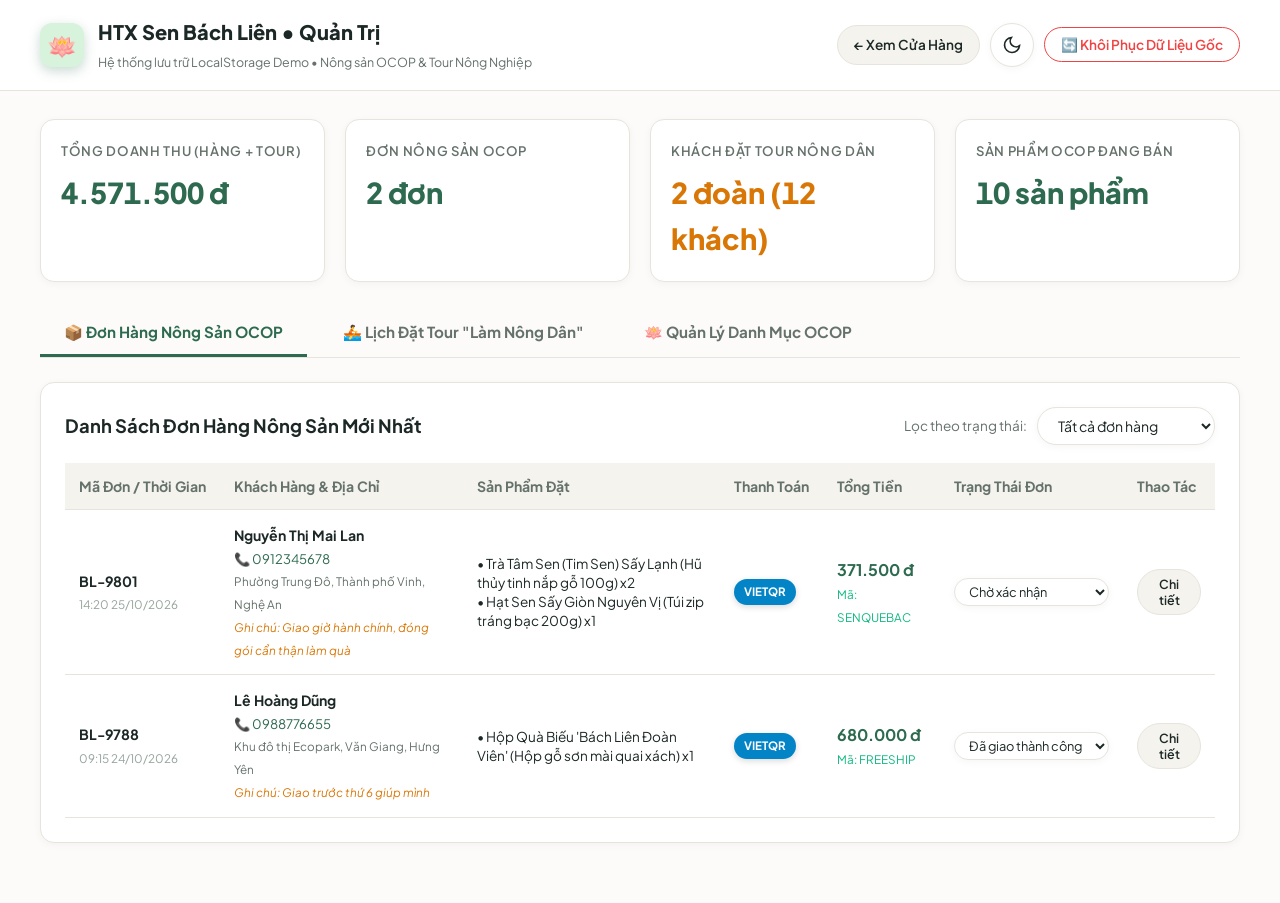
==== commit 4e675eef: "Chuyen doi sang HTX Sen Bach Lien - Huong sen que Bac OCOP 3-4 sao va Tour Nong Nghiep" ====
--- a/admin.html
+++ b/admin.html
@@ -3,11 +3,11 @@
 <head>
   <meta charset="UTF-8" />
   <meta name="viewport" content="width=device-width, initial-scale=1.0, viewport-fit=cover" />
-  <title>Bảng Quản Trị Sen Đá House (Admin Demo)</title>
-  <meta name="description" content="Trang quản lý đơn hàng và danh mục cây cảnh của Sen Đá House" />
+  <title>Bảng Quản Trị HTX Sen Bách Liên (Admin Demo)</title>
+  <meta name="description" content="Trang quản lý đơn hàng nông sản, lịch đặt tour và danh mục OCOP của HTX Sen Bách Liên" />
   <meta name="robots" content="noindex, nofollow" />
   <meta name="theme-color" content="#1b4332" />
-  <link rel="icon" href="data:image/svg+xml,<svg xmlns=%22http://www.w3.org/2000/svg%22 viewBox=%220 0 100 100%22><text y=%22.9em%22 font-size=%2290%22>📊</text></svg>" />
+  <link rel="icon" href="data:image/svg+xml,<svg xmlns=%22http://www.w3.org/2000/svg%22 viewBox=%220 0 100 100%22><text y=%22.9em%22 font-size=%2290%22>🪷</text></svg>" />
   <link rel="stylesheet" href="css/style.css" />
   <style>
     /* Styling riêng cho trang Admin */
@@ -127,10 +127,10 @@
   <header class="admin-header">
     <div class="container admin-header-inner">
       <div style="display: flex; align-items: center; gap: 14px;">
-        <div class="brand-logo-icon">🌿</div>
+        <div class="brand-logo-icon" style="font-size: 1.5rem; background: var(--primary-light); width: 44px; height: 44px; display: flex; align-items: center; justify-content: center; border-radius: 12px;">🪷</div>
         <div>
-          <h2 style="font-size: 1.25rem; font-weight: 800; color: var(--text-main);">Bảng Quản Trị Vườn Sen Đá</h2>
-          <span style="font-size: 0.78rem; color: var(--text-muted);">Hệ thống lưu trữ LocalStorage Demo • Không cần Server/CSDL</span>
+          <h2 style="font-size: 1.25rem; font-weight: 800; color: var(--text-main);">HTX Sen Bách Liên • Quản Trị</h2>
+          <span style="font-size: 0.78rem; color: var(--text-muted);">Hệ thống lưu trữ LocalStorage Demo • Nông sản OCOP & Tour Nông Nghiệp</span>
         </div>
       </div>
 
@@ -146,7 +146,7 @@
         </button>
 
         <!-- Nút Reset Dữ Liệu -->
-        <button class="btn btn-outline" style="font-size: 0.85rem; padding: 8px 16px; border-color: var(--danger); color: var(--danger);" onclick="if(confirm('Khôi phục toàn bộ đơn hàng và sản phẩm về trạng thái mẫu ban đầu?')) StorageService.resetToDefaults()">
+        <button class="btn btn-outline" style="font-size: 0.85rem; padding: 8px 16px; border-color: var(--danger); color: var(--danger);" onclick="if(confirm('Khôi phục toàn bộ đơn hàng, tour và sản phẩm về trạng thái mẫu ban đầu?')) StorageService.resetToDefaults()">
           🔄 Khôi Phục Dữ Liệu Gốc
         </button>
       </div>
@@ -157,37 +157,40 @@
     <!-- Thống kê KPI -->
     <div class="admin-kpi-grid">
       <div class="kpi-card">
-        <div class="kpi-title">Tổng Doanh Thu Ảo</div>
+        <div class="kpi-title">Tổng Doanh Thu (Hàng + Tour)</div>
         <div class="kpi-value" id="kpi-revenue">0 đ</div>
       </div>
       <div class="kpi-card">
-        <div class="kpi-title">Tổng Số Đơn Hàng</div>
+        <div class="kpi-title">Đơn Nông Sản OCOP</div>
         <div class="kpi-value" id="kpi-orders-count">0 đơn</div>
       </div>
       <div class="kpi-card">
-        <div class="kpi-title">Đơn Chờ Xác Nhận</div>
-        <div class="kpi-value" id="kpi-pending-count" style="color: var(--accent);">0 đơn</div>
+        <div class="kpi-title">Khách Đặt Tour Nông Dân</div>
+        <div class="kpi-value" id="kpi-pending-count" style="color: var(--accent);">0 đoàn</div>
       </div>
       <div class="kpi-card">
-        <div class="kpi-title">Sản Phẩm Đang Bán</div>
-        <div class="kpi-value" id="kpi-products-count">0 cây</div>
+        <div class="kpi-title">Sản Phẩm OCOP Đang Bán</div>
+        <div class="kpi-value" id="kpi-products-count">0 sản phẩm</div>
       </div>
     </div>
 
     <!-- Thanh chuyển Tab -->
     <div class="admin-tabs-nav">
       <button class="admin-tab-btn active" data-tab="orders" onclick="AdminApp.switchTab('orders')">
-        📦 Quản Lý Đơn Hàng Khách Đặt
+        📦 Đơn Hàng Nông Sản OCOP
+      </button>
+      <button class="admin-tab-btn" data-tab="tours" onclick="AdminApp.switchTab('tours')">
+        🚣 Lịch Đặt Tour "Làm Nông Dân"
       </button>
       <button class="admin-tab-btn" data-tab="products" onclick="AdminApp.switchTab('products')">
-        🪴 Quản Lý Danh Mục Cây Cảnh
+        🪷 Quản Lý Danh Mục OCOP
       </button>
     </div>
 
-    <!-- TAB 1: QUẢN LÝ ĐƠN HÀNG -->
+    <!-- TAB 1: QUẢN LÝ ĐƠN HÀNG NÔNG SẢN -->
     <section id="admin-orders-section" class="admin-card">
       <div style="display: flex; justify-content: space-between; align-items: center; margin-bottom: 18px; flex-wrap: wrap; gap: 12px;">
-        <h3 style="font-size: 1.15rem;">Danh Sách Đơn Hàng Mới Nhất</h3>
+        <h3 style="font-size: 1.15rem;">Danh Sách Đơn Hàng Nông Sản Mới Nhất</h3>
         
         <div style="display: flex; align-items: center; gap: 10px;">
           <span style="font-size: 0.85rem; color: var(--text-muted);">Lọc theo trạng thái:</span>
@@ -219,22 +222,60 @@
       </div>
     </section>
 
-    <!-- TAB 2: QUẢN LÝ SẢN PHẨM -->
+    <!-- TAB 2: QUẢN LÝ LỊCH ĐẶT TOUR NÔNG NGHIỆP -->
+    <section id="admin-tours-section" class="admin-card" style="display: none;">
+      <div style="display: flex; justify-content: space-between; align-items: center; margin-bottom: 18px; flex-wrap: wrap; gap: 12px;">
+        <div>
+          <h3 style="font-size: 1.15rem;">Lịch Khách Đăng Ký Tour "Một Ngày Làm Nông Dân"</h3>
+          <p style="font-size: 0.82rem; color: var(--text-muted); margin: 0;">Trải nghiệm đầm sen Kim Liên & xưởng sấy lạnh HTX Bách Liên</p>
+        </div>
+        
+        <div style="display: flex; align-items: center; gap: 10px;">
+          <span style="font-size: 0.85rem; color: var(--text-muted);">Lọc trạng thái:</span>
+          <select id="admin-tour-filter" class="custom-select">
+            <option value="all">Tất cả lịch đặt</option>
+            <option value="pending">Chờ xác nhận</option>
+            <option value="confirmed">Đã xác nhận</option>
+            <option value="completed">Đã hoàn thành</option>
+            <option value="cancelled">Đã hủy</option>
+          </select>
+        </div>
+      </div>
+
+      <div style="overflow-x: auto;">
+        <table class="admin-table" aria-label="Bảng danh sách đặt tour">
+          <thead>
+            <tr>
+              <th scope="col">Mã Vé / Ngày Đặt</th>
+              <th scope="col">Ngày Đi Tour</th>
+              <th scope="col">Khách Hàng & Liên Hệ</th>
+              <th scope="col">Số Khách</th>
+              <th scope="col">Tổng Tiền</th>
+              <th scope="col">Trạng Thái Vé</th>
+              <th scope="col">Thao Tác</th>
+            </tr>
+          </thead>
+          <tbody id="admin-tours-tbody"></tbody>
+        </table>
+      </div>
+    </section>
+
+    <!-- TAB 3: QUẢN LÝ SẢN PHẨM OCOP -->
     <section id="admin-products-section" class="admin-card" style="display: none;">
       <div style="display: flex; justify-content: space-between; align-items: center; margin-bottom: 18px; flex-wrap: wrap; gap: 12px;">
-        <h3 style="font-size: 1.15rem;">Danh Sách Cây & Phụ Kiện Đang Bán</h3>
+        <h3 style="font-size: 1.15rem;">Danh Mục Sản Phẩm OCOP & Nông Sản Sen</h3>
         <button class="btn btn-primary" onclick="AdminApp.openAddProductModal()">
-          + Thêm Cây Mới
+          + Thêm Sản Phẩm OCOP
         </button>
       </div>
 
       <div style="overflow-x: auto;">
-        <table class="admin-table" aria-label="Bảng danh sách sản phẩm">
+        <table class="admin-table" aria-label="Bảng danh sách sản phẩm OCOP">
           <thead>
             <tr>
               <th scope="col">Hình Ảnh</th>
-              <th scope="col">Tên Cây / Tên Khoa Học</th>
-              <th scope="col">Phân Loại</th>
+              <th scope="col">Tên Sản Phẩm</th>
+              <th scope="col">Phân Hạng OCOP</th>
               <th scope="col">Giá Bán</th>
               <th scope="col">Đánh Giá / Đã Bán</th>
               <th scope="col">Tồn Kho</th>
@@ -248,115 +289,88 @@
   </main>
 
   <!-- MODAL THÊM SẢN PHẨM MỚI -->
-  <div class="modal-overlay" id="add-product-modal" role="dialog" aria-modal="true" aria-labelledby="add-modal-title">
-    <div class="modal-dialog">
-      <button class="modal-close-btn" onclick="AdminApp.closeAddProductModal()" aria-label="Đóng popup thêm cây">✕</button>
-      <div style="padding: 32px;">
-        <h3 id="add-modal-title" style="font-size: 1.35rem; margin-bottom: 8px;">Thêm Cây Mới Vào Cửa Hàng</h3>
-        <p style="font-size: 0.85rem; color: var(--text-muted); margin-bottom: 20px;">Dữ liệu sẽ lưu ngay vào LocalStorage và hiển thị trên trang chủ</p>
+  <div class="modal-overlay" id="add-product-modal" role="dialog" aria-modal="true" aria-labelledby="add-prod-modal-title">
+    <div class="modal-dialog" style="max-width: 640px;">
+      <button class="modal-close-btn" onclick="AdminApp.closeAddProductModal()" aria-label="Đóng form">✕</button>
+      <div class="checkout-modal-content">
+        <h2 id="add-prod-modal-title" style="margin-bottom: 6px;">Thêm Sản Phẩm OCOP Mới</h2>
+        <p style="font-size: 0.85rem; color: var(--text-muted); margin-bottom: 20px;">Dữ liệu sẽ được lưu tức thì vào LocalStorage của trình duyệt</p>
 
         <form id="add-product-form">
           <div class="form-group">
-            <label>Tên cây cảnh *</label>
-            <input type="text" id="prod-name" class="form-control" placeholder="Ví dụ: Sen Đá Ruby Đỏ" required />
+            <label for="prod-name">Tên sản phẩm *</label>
+            <input type="text" id="prod-name" class="form-control" placeholder="Ví dụ: Trà Tâm Sen Bách Liên" required />
+          </div>
+
+          <div style="display: grid; grid-template-columns: 1fr 1fr; gap: 14px;">
+            <div class="form-group">
+              <label for="prod-category">Danh mục *</label>
+              <select id="prod-category" class="custom-select" style="width: 100%;">
+                <option value="tra-sen">Trà Sen Thượng Hạng</option>
+                <option value="nong-san-sen">Nông Sản & Hạt Sen</option>
+                <option value="qua-tang">Hộp Quà Biếu OCOP</option>
+              </select>
+            </div>
+
+            <div class="form-group">
+              <label for="prod-ocop-stars">Phân hạng OCOP *</label>
+              <select id="prod-ocop-stars" class="custom-select" style="width: 100%;">
+                <option value="4">⭐⭐⭐⭐ OCOP 4 Sao</option>
+                <option value="3">⭐⭐⭐ OCOP 3 Sao</option>
+              </select>
+            </div>
+          </div>
+
+          <div style="display: grid; grid-template-columns: 1fr 1fr; gap: 14px;">
+            <div class="form-group">
+              <label for="prod-price">Giá bán (VNĐ) *</label>
+              <input type="number" id="prod-price" class="form-control" placeholder="Ví dụ: 145000" min="1000" required />
+            </div>
+
+            <div class="form-group">
+              <label for="prod-original-price">Giá gốc gạch ngang (nếu có)</label>
+              <input type="number" id="prod-original-price" class="form-control" placeholder="Ví dụ: 180000" min="1000" />
+            </div>
+          </div>
+
+          <div style="display: grid; grid-template-columns: 1fr 1fr; gap: 14px;">
+            <div class="form-group">
+              <label for="prod-packing">Quy cách đóng gói *</label>
+              <input type="text" id="prod-packing" class="form-control" placeholder="Ví dụ: Hũ thủy tinh 100g" required />
+            </div>
+
+            <div class="form-group">
+              <label for="prod-scientific">Tên khoa học / Phụ đề</label>
+              <input type="text" id="prod-scientific" class="form-control" placeholder="Ví dụ: Embryo Nelumbinis" />
+            </div>
           </div>
 
           <div class="form-group">
-            <label>Tên khoa học (tùy chọn)</label>
-            <input type="text" id="prod-scientific" class="form-control" placeholder="Ví dụ: Echeveria Ruby" />
-          </div>
-
-          <div style="display: grid; grid-template-columns: 1fr 1fr; gap: 14px;">
-            <div class="form-group">
-              <label>Danh mục *</label>
-              <select id="prod-category" class="form-control">
-                <option value="sen-da">Sen Đá Búp & Độc Lạ</option>
-                <option value="xuong-rong">Xương Rồng Mini</option>
-                <option value="combo">Combo Quà Tặng</option>
-                <option value="phu-kien">Chậu Gốm & Đất Trồng</option>
-              </select>
-            </div>
-            <div class="form-group">
-              <label>Độ khó chăm sóc</label>
-              <select id="prod-difficulty" class="form-control">
-                <option value="Rất dễ chăm">Rất dễ chăm</option>
-                <option value="Dễ chăm">Dễ chăm</option>
-                <option value="Trung bình">Trung bình</option>
-              </select>
-            </div>
-          </div>
-
-          <div style="display: grid; grid-template-columns: 1fr 1fr; gap: 14px;">
-            <div class="form-group">
-              <label>Giá bán (VNĐ) *</label>
-              <input type="number" id="prod-price" class="form-control" placeholder="Ví dụ: 65000" required />
-            </div>
-            <div class="form-group">
-              <label>Giá gốc niêm yết (nếu có giảm giá)</label>
-              <input type="number" id="prod-original-price" class="form-control" placeholder="Ví dụ: 85000" />
-            </div>
+            <label for="prod-image">Đường dẫn ảnh (URL)</label>
+            <input type="url" id="prod-image" class="form-control" placeholder="https://images.unsplash.com/..." />
           </div>
 
           <div class="form-group">
-            <label>Link ảnh cây (URL ảnh trực tiếp)</label>
-            <input type="url" id="prod-image" class="form-control" placeholder="https://images.unsplash.com/..." />
-          </div>
-
-          <div class="form-group">
-            <label>Mô tả ngắn *</label>
-            <textarea id="prod-desc" class="form-control" rows="2" placeholder="Đặc điểm lá, màu sắc và mẹo chăm sóc..." required></textarea>
-          </div>
-
-          <button type="submit" class="btn btn-primary" style="width: 100%; padding: 12px; margin-top: 10px;">
-            Lưu Sản Phẩm
-          </button>
+            <label for="prod-desc">Mô tả tóm tắt công dụng & dược tính *</label>
+            <textarea id="prod-desc" class="form-control" rows="3" placeholder="Tâm sen Kim Liên thu hái sớm, sấy lạnh giữ nguyên màu xanh ngọc, an thần định trí..." required></textarea>
+          </div>
+
+          <div style="display: flex; gap: 12px; margin-top: 24px;">
+            <button type="button" class="btn btn-secondary" onclick="AdminApp.closeAddProductModal()" style="flex: 1;">
+              Hủy
+            </button>
+            <button type="submit" class="btn btn-primary" style="flex: 1;">
+              Lưu Sản Phẩm
+            </button>
+          </div>
         </form>
       </div>
     </div>
   </div>
 
-  <!-- Modal Chi Tiết Đơn Hàng / VietQR Invoice -->
-  <div class="modal-overlay" id="order-success-modal">
-    <div class="modal-dialog">
-      <button class="modal-close-btn" onclick="CheckoutService.closeSuccessModal()">✕</button>
-      <div class="success-modal-content">
-        <h2>Chi Tiết Đơn Hàng</h2>
-        <span class="order-code-badge">Mã đơn: <strong id="success-order-id"></strong></span>
-
-        <div style="background: var(--bg-subtle); padding: 14px 18px; border-radius: var(--radius-sm); text-align: left; font-size: 0.88rem; margin: 16px 0;">
-          <p><strong>Khách hàng:</strong> <span id="success-customer-name"></span> (<span id="success-customer-phone"></span>)</p>
-          <p><strong>Địa chỉ nhận:</strong> <span id="success-customer-address"></span></p>
-          <p><strong>Hình thức:</strong> <span id="success-payment-method"></span></p>
-          <p><strong>Tổng tiền:</strong> <strong style="color: var(--primary);" id="success-order-total"></strong></p>
-        </div>
-
-        <div class="vietqr-box" id="vietqr-container">
-          <h4 style="color: var(--primary); margin-bottom: 4px;">Mã VietQR Đã Tạo Cho Đơn Hàng</h4>
-          <img id="vietqr-image" class="vietqr-img" src="" alt="Mã VietQR" />
-          <div class="qr-info-table">
-            <p><span>Ngân hàng:</span> <strong id="qr-bank-name"></strong></p>
-            <p><span>Số tài khoản:</span> <strong id="qr-account-no"></strong></p>
-            <p><span>Chủ tài khoản:</span> <strong id="qr-account-name"></strong></p>
-            <p><span>Số tiền:</span> <strong id="qr-amount"></strong></p>
-            <p><span>Nội dung CK:</span> <strong id="qr-content" style="color: var(--danger);"></strong></p>
-          </div>
-        </div>
-
-        <div style="display: flex; gap: 10px; justify-content: center; margin-top: 16px;">
-          <button class="btn btn-secondary" onclick="window.print()">
-            🖨️ In Hóa Đơn
-          </button>
-          <button class="btn btn-primary" onclick="CheckoutService.closeSuccessModal()">
-            Đóng
-          </button>
-        </div>
-      </div>
-    </div>
-  </div>
-
-  <div id="toast-container"></div>
-
-  <!-- Scripts -->
+  <div id="toast-container" role="status" aria-live="polite"></div>
+
+  <!-- Nạp script -->
   <script src="js/data.js"></script>
   <script src="js/storage.js"></script>
   <script src="js/cart.js"></script>
--- a/css/style.css
+++ b/css/style.css
@@ -712,17 +712,23 @@
   z-index: 10;
   display: flex;
   flex-direction: column;
+  align-items: flex-start;
   gap: 6px;
 }
 
 .badge {
+  display: inline-flex;
+  align-items: center;
+  justify-content: center;
+  width: fit-content;
+  align-self: flex-start;
   padding: 4px 10px;
   border-radius: var(--radius-full);
   font-size: 0.72rem;
   font-weight: 700;
   text-transform: uppercase;
-  letter-spacing: 0.04em;
   box-shadow: 0 2px 6px rgba(0, 0, 0, 0.15);
+  white-space: nowrap;
 }
 
 .badge-tag {
@@ -737,6 +743,14 @@
 .badge-discount {
   background: var(--danger);
   color: #ffffff;
+  width: fit-content;
+  align-self: flex-start;
+  padding: 2px 6px;
+  font-size: 0.72rem;
+  font-weight: 800;
+  border-radius: var(--radius-sm);
+  line-height: 1.2;
+  font-variant-numeric: tabular-nums;
 }
 
 .product-thumb-wrapper {
@@ -2041,6 +2055,375 @@
     width: 100%;
     justify-content: center;
   }
+/* ===================================================
+   OCOP BADGES & BRANDING (BÁCH LIÊN)
+   =================================================== */
+.badge-ocop {
+  background: linear-gradient(135deg, #b8860b 0%, #d4af37 50%, #aa771c 100%);
+  color: #ffffff !important;
+  font-weight: 800;
+  letter-spacing: 0.02em;
+  box-shadow: 0 2px 6px rgba(184, 134, 11, 0.35);
+  border: 1px solid rgba(255, 255, 255, 0.35);
+}
+
+.badge-ocop.ocop-star-4 {
+  background: linear-gradient(135deg, #b8860b 0%, #e6ca65 50%, #996515 100%);
+}
+
+.badge-ocop.ocop-star-3 {
+  background: linear-gradient(135deg, #a07855 0%, #c49a6c 50%, #875c36 100%);
+}
+
+/* ===================================================
+   SECTION: CÔNG NGHỆ SẤY LẠNH KHÉP KÍN
+   =================================================== */
+.facility-section {
+  padding: 64px 0;
+  background: var(--bg-subtle);
+  border-top: 1px solid var(--surface-border);
+  border-bottom: 1px solid var(--surface-border);
+}
+
+.facility-grid {
+  display: grid;
+  grid-template-columns: 1fr 1fr;
+  gap: 40px;
+  align-items: center;
+}
+
+.facility-img-wrap {
+  position: relative;
+  border-radius: var(--radius-lg);
+  overflow: hidden;
+  box-shadow: var(--shadow-md);
+}
+
+.facility-img {
+  width: 100%;
+  height: 380px;
+  object-fit: cover;
+  display: block;
+}
+
+.facility-tag-overlay {
+  position: absolute;
+  bottom: 16px;
+  left: 16px;
+  background: rgba(20, 32, 28, 0.85);
+  color: #fff;
+  padding: 8px 16px;
+  border-radius: var(--radius-full);
+  font-size: 0.82rem;
+  font-weight: 700;
+  border: 1px solid rgba(255, 255, 255, 0.2);
+}
+
+.facility-badge-label {
+  display: inline-flex;
+  align-items: center;
+  gap: 6px;
+  font-size: 0.8rem;
+  font-weight: 800;
+  text-transform: uppercase;
+  color: var(--primary);
+  background: var(--primary-light);
+  padding: 4px 12px;
+  border-radius: var(--radius-full);
+  margin-bottom: 12px;
+}
+
+.facility-content h2 {
+  font-size: clamp(1.6rem, 2.5vw, 2.1rem);
+  font-weight: 800;
+  color: var(--text-main);
+  margin-bottom: 16px;
+  line-height: 1.3;
+}
+
+.facility-content h2 span {
+  color: var(--primary);
+}
+
+.facility-desc {
+  font-size: 0.95rem;
+  color: var(--text-muted);
+  line-height: 1.6;
+  margin-bottom: 24px;
+}
+
+.facility-specs-grid {
+  display: grid;
+  grid-template-columns: repeat(2, 1fr);
+  gap: 16px;
+}
+
+.facility-spec-card {
+  background: var(--surface);
+  border: 1px solid var(--surface-border);
+  border-radius: var(--radius-md);
+  padding: 16px;
+  box-shadow: var(--shadow-sm);
+}
+
+.facility-spec-icon {
+  font-size: 1.5rem;
+  margin-bottom: 8px;
+}
+
+.facility-spec-title {
+  font-size: 0.92rem;
+  font-weight: 700;
+  color: var(--text-main);
+  margin-bottom: 4px;
+}
+
+.facility-spec-desc {
+  font-size: 0.8rem;
+  color: var(--text-muted);
+  line-height: 1.4;
+}
+
+/* ===================================================
+   SECTION: TOUR NÔNG NGHIỆP "MỘT NGÀY LÀM NÔNG DÂN"
+   =================================================== */
+.tour-section {
+  padding: 64px 0;
+  position: relative;
+}
+
+.tour-card {
+  background: var(--surface);
+  border: 1px solid var(--surface-border);
+  border-radius: var(--radius-lg);
+  overflow: hidden;
+  box-shadow: var(--shadow-md);
+  display: grid;
+  grid-template-columns: 1.1fr 0.9fr;
+}
+
+.tour-image-col {
+  position: relative;
+}
+
+.tour-image {
+  width: 100%;
+  height: 100%;
+  min-height: 440px;
+  object-fit: cover;
+  display: block;
+}
+
+.tour-badge-floating {
+  position: absolute;
+  top: 20px;
+  left: 20px;
+  background: rgba(27, 67, 50, 0.92);
+  color: #fff;
+  padding: 8px 16px;
+  border-radius: var(--radius-full);
+  font-size: 0.82rem;
+  font-weight: 700;
+  box-shadow: 0 4px 12px rgba(0, 0, 0, 0.2);
+}
+
+.tour-content-col {
+  padding: 36px;
+  display: flex;
+  flex-direction: column;
+  justify-content: space-between;
+}
+
+.tour-sub-tag {
+  color: var(--accent);
+  font-weight: 800;
+  font-size: 0.8rem;
+  text-transform: uppercase;
+  letter-spacing: 0.05em;
+  margin-bottom: 8px;
+  display: block;
+}
+
+.tour-title {
+  font-size: clamp(1.5rem, 2.2vw, 1.9rem);
+  font-weight: 800;
+  color: var(--text-main);
+  margin-bottom: 12px;
+  line-height: 1.3;
+}
+
+.tour-desc {
+  font-size: 0.92rem;
+  color: var(--text-muted);
+  line-height: 1.6;
+  margin-bottom: 20px;
+}
+
+.tour-schedule-list {
+  display: flex;
+  flex-direction: column;
+  gap: 12px;
+  margin-bottom: 24px;
+}
+
+.tour-schedule-item {
+  display: flex;
+  gap: 12px;
+  align-items: flex-start;
+  font-size: 0.86rem;
+}
+
+.tour-schedule-time {
+  background: var(--bg-subtle);
+  color: var(--primary);
+  font-weight: 800;
+  font-size: 0.78rem;
+  padding: 3px 8px;
+  border-radius: 6px;
+  white-space: nowrap;
+}
+
+.tour-schedule-text strong {
+  color: var(--text-main);
+}
+
+.tour-schedule-text {
+  color: var(--text-muted);
+  line-height: 1.4;
+}
+
+.tour-pricing-row {
+  display: flex;
+  align-items: center;
+  justify-content: space-between;
+  padding-top: 18px;
+  border-top: 1px solid var(--surface-border);
+  flex-wrap: wrap;
+  gap: 16px;
+}
+
+.tour-price-box .price-label {
+  font-size: 0.8rem;
+  color: var(--text-muted);
+  display: block;
+}
+
+.tour-price-box .price-num {
+  font-size: 1.5rem;
+  font-weight: 800;
+  color: var(--primary);
+}
+
+.tour-price-box .price-child {
+  font-size: 0.78rem;
+  color: var(--text-muted);
+  margin-left: 6px;
+}
+
+/* ===================================================
+   TOUR BOOKING MODAL
+   =================================================== */
+.tour-form-group {
+  margin-bottom: 16px;
+}
+
+.tour-form-group label {
+  display: block;
+  font-size: 0.85rem;
+  font-weight: 700;
+  margin-bottom: 6px;
+  color: var(--text-main);
+}
+
+.tour-counter-row {
+  display: flex;
+  gap: 16px;
+}
+
+.tour-counter-box {
+  flex: 1;
+  background: var(--bg-subtle);
+  border: 1px solid var(--surface-border);
+  border-radius: var(--radius-md);
+  padding: 12px;
+}
+
+.tour-counter-box .box-label {
+  font-size: 0.82rem;
+  font-weight: 700;
+  color: var(--text-main);
+  display: block;
+}
+
+.tour-counter-box .box-price {
+  font-size: 0.75rem;
+  color: var(--text-muted);
+  margin-bottom: 8px;
+  display: block;
+}
+
+.tour-qty-ctrl {
+  display: flex;
+  align-items: center;
+  gap: 8px;
+}
+
+.tour-qty-btn {
+  width: 32px;
+  height: 32px;
+  border-radius: 8px;
+  border: 1px solid var(--surface-border);
+  background: var(--surface);
+  font-weight: 800;
+  font-size: 1rem;
+  cursor: pointer;
+  display: flex;
+  align-items: center;
+  justify-content: center;
+  color: var(--text-main);
+}
+
+.tour-qty-val {
+  font-weight: 800;
+  font-size: 1rem;
+  min-width: 24px;
+  text-align: center;
+}
+
+.tour-summary-box {
+  background: var(--primary-light);
+  border: 1px solid rgba(45, 106, 79, 0.2);
+  border-radius: var(--radius-md);
+  padding: 16px;
+  margin: 20px 0;
+}
+
+.tour-summary-row {
+  display: flex;
+  justify-content: space-between;
+  align-items: center;
+  font-size: 0.9rem;
+}
+
+.tour-summary-total {
+  font-size: 1.3rem;
+  font-weight: 800;
+  color: var(--primary);
+}
+
+@media (max-width: 900px) {
+  .facility-grid {
+    grid-template-columns: 1fr;
+  }
+  .tour-card {
+    grid-template-columns: 1fr;
+  }
+  .tour-image {
+    min-height: 260px;
+  }
+  .tour-content-col {
+    padding: 24px;
+  }
 }
 
 /* ===================================================
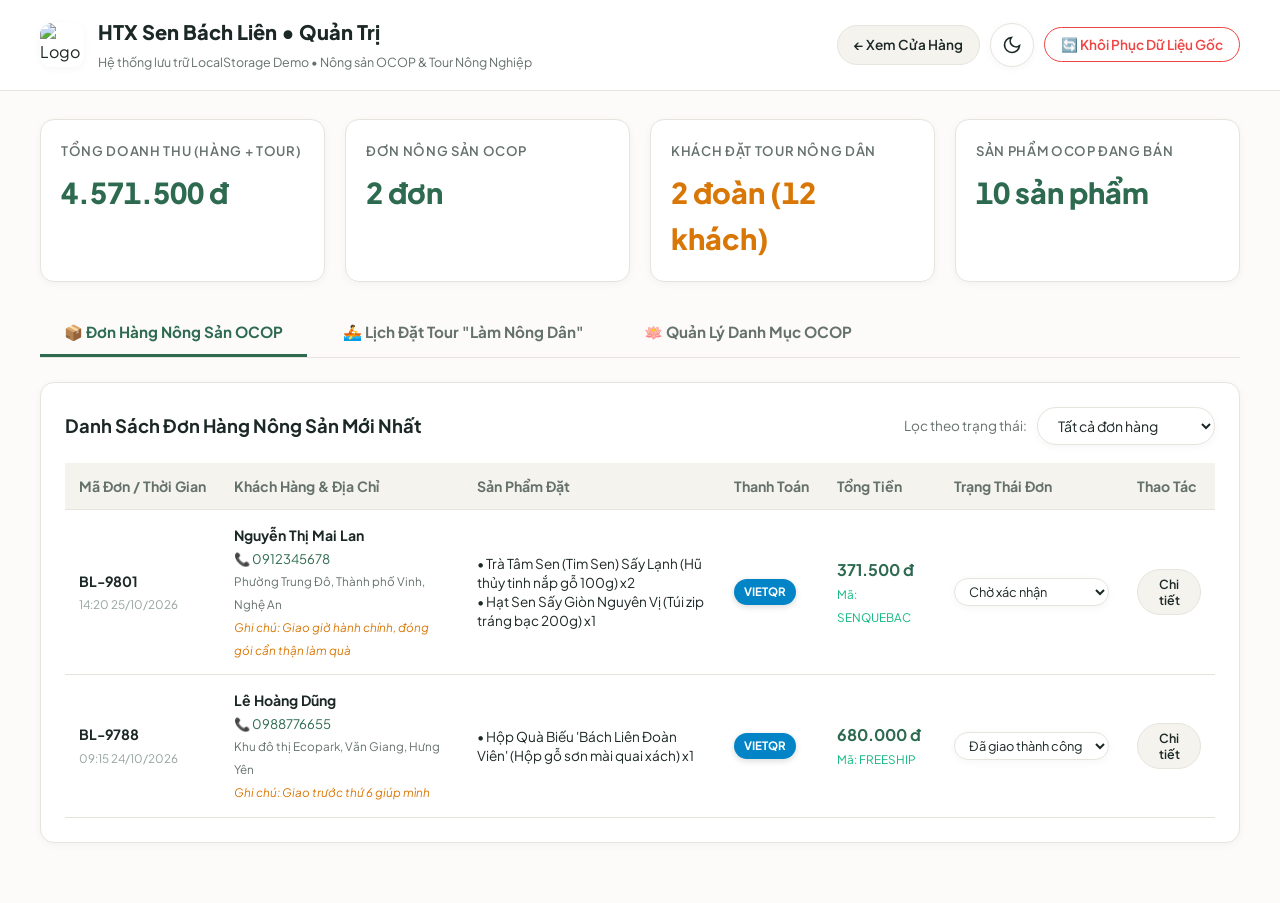
==== commit 5db2ebe6: "Chinh ty le hero banner 4/10 va lam sang anh dam sen" ====
--- a/admin.html
+++ b/admin.html
@@ -127,7 +127,7 @@
   <header class="admin-header">
     <div class="container admin-header-inner">
       <div style="display: flex; align-items: center; gap: 14px;">
-        <div class="brand-logo-icon" style="font-size: 1.5rem; background: var(--primary-light); width: 44px; height: 44px; display: flex; align-items: center; justify-content: center; border-radius: 12px;">🪷</div>
+        <img src="https://file.hstatic.net/200000313235/article/14_ecolotus_sen_trong_van_hoa_nguoi_vn_294504ba0d4a44ea96f843b7b67f3041_1024x1024.jpg" alt="Logo HTX Sen Bách Liên" class="brand-logo-img" style="width: 44px; height: 44px; border-radius: 12px; object-fit: cover; box-shadow: var(--shadow-sm); display: block;" />
         <div>
           <h2 style="font-size: 1.25rem; font-weight: 800; color: var(--text-main);">HTX Sen Bách Liên • Quản Trị</h2>
           <span style="font-size: 0.78rem; color: var(--text-muted);">Hệ thống lưu trữ LocalStorage Demo • Nông sản OCOP & Tour Nông Nghiệp</span>
--- a/css/style.css
+++ b/css/style.css
@@ -387,14 +387,14 @@
   background: #172b22;
   color: white;
   display: grid;
-  grid-template-columns: 1.15fr 0.85fr;
+  grid-template-columns: 4fr 6fr; /* Phần màu xanh đậm chiếm đúng 4/10 (40%), ảnh chiếm 6/10 (60%) */
   align-items: center;
   box-shadow: var(--shadow-lg);
   min-height: 420px;
 }
 
 .hero-content {
-  padding: 48px;
+  padding: 40px 32px 40px 44px;
   z-index: 2;
 }
 
@@ -406,19 +406,19 @@
   border: 1px solid rgba(255, 255, 255, 0.15);
   padding: 6px 14px;
   border-radius: var(--radius-full);
-  font-size: 0.82rem;
+  font-size: 0.8rem;
   font-weight: 600;
   text-transform: uppercase;
-  margin-bottom: 16px;
+  margin-bottom: 14px;
   color: #b7e4c7;
 }
 
 .hero-title {
   font-family: var(--font-serif);
-  font-size: 2.75rem;
+  font-size: clamp(1.85rem, 2.3vw, 2.45rem);
   font-weight: 700;
-  line-height: 1.15;
-  margin-bottom: 16px;
+  line-height: 1.2;
+  margin-bottom: 14px;
 }
 
 .hero-title span {
@@ -427,16 +427,18 @@
 }
 
 .hero-desc {
-  font-size: 1.05rem;
+  font-size: 0.95rem;
   color: #d1e7dd;
-  margin-bottom: 28px;
-  max-width: 520px;
+  margin-bottom: 24px;
+  line-height: 1.55;
+  max-width: 440px;
 }
 
 .hero-actions {
   display: flex;
-  gap: 16px;
-  align-items: center;
+  gap: 12px;
+  align-items: center;
+  flex-wrap: wrap;
 }
 
 .hero-image-wrap {
@@ -460,7 +462,9 @@
 .hero-overlay-fade {
   position: absolute;
   inset: 0;
-  background: linear-gradient(90deg, #172b22 0%, rgba(23, 43, 34, 0.4) 60%, transparent 100%);
+  /* Lớp phủ siêu mỏng chỉ ở mép nối 15%, trả lại ánh sáng tự nhiên rực rỡ cho ảnh đầm sen */
+  background: linear-gradient(90deg, #172b22 0%, rgba(23, 43, 34, 0.15) 6%, transparent 18%);
+  pointer-events: none;
 }
 
 /* USP Badges Bar */
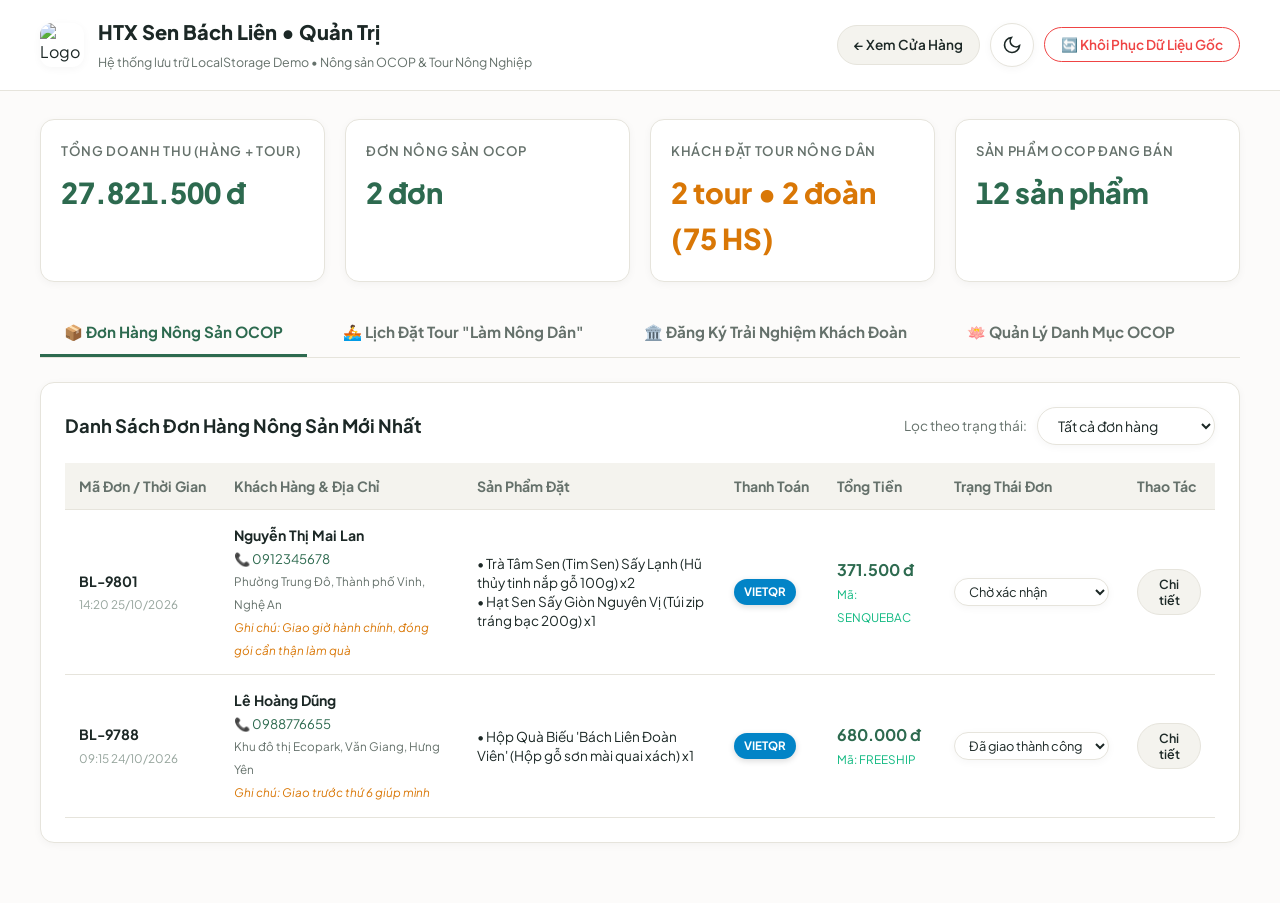
==== commit 793bc55e: "cmt2" ====
--- a/admin.html
+++ b/admin.html
@@ -182,6 +182,9 @@
       <button class="admin-tab-btn" data-tab="tours" onclick="AdminApp.switchTab('tours')">
         🚣 Lịch Đặt Tour "Làm Nông Dân"
       </button>
+      <button class="admin-tab-btn" data-tab="groups" onclick="AdminApp.switchTab('groups')">
+        🏛️ Đăng Ký Trải Nghiệm Khách Đoàn
+      </button>
       <button class="admin-tab-btn" data-tab="products" onclick="AdminApp.switchTab('products')">
         🪷 Quản Lý Danh Mục OCOP
       </button>
@@ -260,6 +263,46 @@
       </div>
     </section>
 
+    <!-- TAB 4: QUẢN LÝ ĐĂNG KÝ TRẢI NGHIỆM KHÁCH ĐOÀN -->
+    <section id="admin-groups-section" class="admin-card" style="display: none;">
+      <div style="display: flex; justify-content: space-between; align-items: center; margin-bottom: 18px; flex-wrap: wrap; gap: 12px;">
+        <div>
+          <h3 style="font-size: 1.15rem;">Danh Sách Đoàn Trường Học & Cơ Quan Đăng Ký Trải Nghiệm</h3>
+          <p style="font-size: 0.82rem; color: var(--text-muted); margin: 0;">Quản lý đăng ký 3 chủ đề văn hóa, STEM & Ví Giặm từ trang trai-nghiem.html</p>
+        </div>
+        
+        <div style="display: flex; align-items: center; gap: 10px;">
+          <span style="font-size: 0.85rem; color: var(--text-muted);">Lọc trạng thái:</span>
+          <select id="admin-group-filter" class="custom-select" onchange="AdminApp.renderGroupBookings()">
+            <option value="all">Tất cả đoàn</option>
+            <option value="pending">Chờ xác nhận</option>
+            <option value="confirmed">Đã xác nhận</option>
+            <option value="completed">Đã hoàn thành</option>
+            <option value="cancelled">Đã hủy</option>
+          </select>
+        </div>
+      </div>
+
+      <div style="overflow-x: auto;">
+        <table class="admin-table" aria-label="Bảng danh sách đăng ký đoàn">
+          <thead>
+            <tr>
+              <th scope="col">Mã Đăng Ký</th>
+              <th scope="col">Trường Học / Đơn Vị</th>
+              <th scope="col">Trưởng Đoàn & Liên Hệ</th>
+              <th scope="col">Ngày Đi</th>
+              <th scope="col">Gói Trải Nghiệm</th>
+              <th scope="col">Số Khách</th>
+              <th scope="col">Dự Toán</th>
+              <th scope="col">Trạng Thái</th>
+              <th scope="col">Thao Tác</th>
+            </tr>
+          </thead>
+          <tbody id="admin-groups-tbody"></tbody>
+        </table>
+      </div>
+    </section>
+
     <!-- TAB 3: QUẢN LÝ SẢN PHẨM OCOP -->
     <section id="admin-products-section" class="admin-card" style="display: none;">
       <div style="display: flex; justify-content: space-between; align-items: center; margin-bottom: 18px; flex-wrap: wrap; gap: 12px;">
@@ -309,6 +352,7 @@
                 <option value="tra-sen">Trà Sen Thượng Hạng</option>
                 <option value="nong-san-sen">Nông Sản & Hạt Sen</option>
                 <option value="qua-tang">Hộp Quà Biếu OCOP</option>
+                <option value="hoc-cu-diy">Bộ Học Cụ DIY Sen</option>
               </select>
             </div>
 
--- a/css/style.css
+++ b/css/style.css
@@ -202,8 +202,13 @@
 }
 
 /* ===================================================
-   MAIN NAVBAR
+   MAIN NAVBAR & REUSABLE COMPONENTS
    =================================================== */
+site-header, site-footer {
+  display: block;
+  width: 100%;
+}
+
 .navbar {
   position: sticky;
   top: 0;
@@ -387,14 +392,15 @@
   background: #172b22;
   color: white;
   display: grid;
-  grid-template-columns: 4fr 6fr; /* Phần màu xanh đậm chiếm đúng 4/10 (40%), ảnh chiếm 6/10 (60%) */
+  grid-template-columns: 45fr 55fr; /* 45% cột chữ, 55% không gian ảnh và dải chuyển */
   align-items: center;
   box-shadow: var(--shadow-lg);
   min-height: 420px;
 }
 
 .hero-content {
-  padding: 40px 32px 40px 44px;
+  padding: 40px 24px 40px 42px;
+  position: relative;
   z-index: 2;
 }
 
@@ -442,10 +448,14 @@
 }
 
 .hero-image-wrap {
+  position: absolute;
+  top: 0;
+  bottom: 0;
+  right: 0;
+  width: 55%; /* Bắt đầu từ mốc 45% của thẻ */
   height: 100%;
-  width: 100%;
-  position: relative;
   overflow: hidden;
+  z-index: 1;
 }
 
 .hero-img {
@@ -462,8 +472,21 @@
 .hero-overlay-fade {
   position: absolute;
   inset: 0;
-  /* Lớp phủ siêu mỏng chỉ ở mép nối 15%, trả lại ánh sáng tự nhiên rực rỡ cho ảnh đầm sen */
-  background: linear-gradient(90deg, #172b22 0%, rgba(23, 43, 34, 0.15) 6%, transparent 18%);
+  /* 
+    Bố cục chuẩn vàng 45 - 20 - 35:
+    - 0% -> 45% card (45%): Nền xanh đậm #172b22 chứa nội dung text rõ nét, chuẩn WCAG AAA
+    - 45% -> 65% card (20%): Dải chuyển tiếp êm dịu từ #172b22 sang trong suốt (tương ứng 36.4% của chiều rộng ảnh 55%)
+    - 65% -> 100% card (35%): Ảnh đầm sen quê Bác nguyên bản, sáng trong rực rỡ không bị mờ
+  */
+  background: linear-gradient(
+    90deg,
+    #172b22 0%,
+    #172b22 6%,
+    rgba(23, 43, 34, 0.82) 15%,
+    rgba(23, 43, 34, 0.5) 24%,
+    rgba(23, 43, 34, 0.2) 31%,
+    transparent 36.4%
+  );
   pointer-events: none;
 }
 
@@ -733,6 +756,29 @@
   text-transform: uppercase;
   box-shadow: 0 2px 6px rgba(0, 0, 0, 0.15);
   white-space: nowrap;
+}
+
+.badge-ocop {
+  background: #ffffff !important;
+  color: #b45309 !important;
+  font-weight: 800;
+  letter-spacing: 0.02em;
+  box-shadow: 0 2px 8px rgba(0, 0, 0, 0.12);
+  border: 1.5px solid #d97706;
+}
+
+.badge-ocop.ocop-star-4 {
+  background: #ffffff !important;
+  color: #b45309 !important;
+  border: 1.5px solid #f59e0b;
+  box-shadow: 0 2px 8px rgba(217, 119, 6, 0.22);
+}
+
+.badge-ocop.ocop-star-3 {
+  background: #ffffff !important;
+  color: #92400e !important;
+  border: 1.5px solid #d97706;
+  box-shadow: 0 2px 8px rgba(180, 83, 9, 0.18);
 }
 
 .badge-tag {
@@ -2000,7 +2046,12 @@
     grid-template-columns: 1fr;
   }
   .hero-image-wrap {
+    position: relative;
+    width: 100%;
     height: 280px;
+  }
+  .hero-overlay-fade {
+    background: linear-gradient(180deg, #172b22 0%, rgba(23, 43, 34, 0.3) 25%, transparent 60%);
   }
   .usp-bar {
     grid-template-columns: repeat(2, 1fr);
@@ -2059,24 +2110,31 @@
     width: 100%;
     justify-content: center;
   }
+}
 /* ===================================================
    OCOP BADGES & BRANDING (BÁCH LIÊN)
    =================================================== */
 .badge-ocop {
-  background: linear-gradient(135deg, #b8860b 0%, #d4af37 50%, #aa771c 100%);
-  color: #ffffff !important;
+  background: #ffffff !important;
+  color: #b45309 !important;
   font-weight: 800;
   letter-spacing: 0.02em;
-  box-shadow: 0 2px 6px rgba(184, 134, 11, 0.35);
-  border: 1px solid rgba(255, 255, 255, 0.35);
+  box-shadow: 0 2px 8px rgba(0, 0, 0, 0.12);
+  border: 1.5px solid #d97706;
 }
 
 .badge-ocop.ocop-star-4 {
-  background: linear-gradient(135deg, #b8860b 0%, #e6ca65 50%, #996515 100%);
+  background: #ffffff !important;
+  color: #b45309 !important;
+  border: 1.5px solid #f59e0b;
+  box-shadow: 0 2px 8px rgba(217, 119, 6, 0.22);
 }
 
 .badge-ocop.ocop-star-3 {
-  background: linear-gradient(135deg, #a07855 0%, #c49a6c 50%, #875c36 100%);
+  background: #ffffff !important;
+  color: #92400e !important;
+  border: 1.5px solid #d97706;
+  box-shadow: 0 2px 8px rgba(180, 83, 9, 0.18);
 }
 
 /* ===================================================
@@ -2462,3 +2520,1032 @@
     scroll-behavior: auto !important;
   }
 }
+
+/* ===================================================
+   NAVIGATION ĐA TRANG (MULTI-PAGE NAVBAR)
+   =================================================== */
+.nav-menu-links {
+  display: flex;
+  align-items: center;
+  gap: 6px;
+}
+
+.nav-link {
+  padding: 8px 16px;
+  border-radius: var(--radius-full);
+  font-size: 0.92rem;
+  font-weight: 600;
+  color: var(--text-muted);
+  text-decoration: none;
+  transition: var(--transition);
+  white-space: nowrap;
+}
+
+.nav-link:hover {
+  color: var(--primary);
+  background: var(--surface-hover);
+}
+
+.nav-link.active {
+  color: var(--primary);
+  background: var(--primary-light);
+  font-weight: 700;
+}
+
+@media (max-width: 960px) {
+  .nav-menu-links {
+    display: none;
+  }
+}
+
+/* ===================================================
+   TRANG CHỦ ĐỀ TRẢI NGHIỆM (TRAI-NGHIEM.HTML)
+   =================================================== */
+
+/* Hero Section */
+.exp-hero-section {
+  padding: 24px 0 32px;
+}
+
+.exp-hero-card {
+  position: relative;
+  border-radius: var(--radius-lg);
+  overflow: hidden;
+  background: #172b22;
+  color: white;
+  display: grid;
+  grid-template-columns: 1.15fr 0.85fr;
+  align-items: center;
+  box-shadow: var(--shadow-lg);
+  min-height: 460px;
+}
+
+.exp-hero-content {
+  padding: 44px 36px 44px 44px;
+  position: relative;
+  z-index: 2;
+}
+
+.exp-tagline {
+  display: inline-flex;
+  align-items: center;
+  gap: 8px;
+  background: rgba(255, 255, 255, 0.12);
+  border: 1px solid rgba(255, 255, 255, 0.18);
+  padding: 6px 16px;
+  border-radius: var(--radius-full);
+  font-size: 0.78rem;
+  font-weight: 700;
+  text-transform: uppercase;
+  margin-bottom: 16px;
+  color: #b7e4c7;
+  letter-spacing: 0.05em;
+}
+
+.exp-hero-title {
+  font-family: var(--font-serif);
+  font-size: clamp(2rem, 2.6vw, 2.75rem);
+  font-weight: 700;
+  line-height: 1.2;
+  margin-bottom: 16px;
+}
+
+.exp-hero-title span {
+  color: #74c69d;
+  font-style: italic;
+  display: block;
+}
+
+.exp-hero-desc {
+  font-size: 0.98rem;
+  color: #d1e7dd;
+  margin-bottom: 26px;
+  line-height: 1.6;
+  max-width: 480px;
+}
+
+.exp-hero-actions {
+  display: flex;
+  gap: 14px;
+  align-items: center;
+  flex-wrap: wrap;
+  margin-bottom: 30px;
+}
+
+.exp-hero-metrics {
+  display: flex;
+  align-items: center;
+  gap: 20px;
+  padding-top: 20px;
+  border-top: 1px solid rgba(255, 255, 255, 0.12);
+}
+
+.metric-item strong {
+  display: block;
+  font-size: 1.35rem;
+  color: #74c69d;
+  font-weight: 700;
+}
+
+.metric-item span {
+  font-size: 0.8rem;
+  color: #d1e7dd;
+}
+
+.metric-divider {
+  width: 1px;
+  height: 36px;
+  background: rgba(255, 255, 255, 0.15);
+}
+
+.exp-hero-media {
+  position: relative;
+  height: 100%;
+  min-height: 420px;
+}
+
+.exp-hero-img {
+  width: 100%;
+  height: 100%;
+  object-fit: cover;
+}
+
+.exp-hero-overlay {
+  position: absolute;
+  inset: 0;
+  background: linear-gradient(90deg, #172b22 0%, rgba(23, 43, 34, 0.7) 20%, transparent 60%);
+}
+
+.exp-badge-floating {
+  position: absolute;
+  bottom: 20px;
+  right: 20px;
+  background: rgba(23, 43, 34, 0.85);
+  backdrop-filter: blur(8px);
+  border: 1px solid rgba(255, 255, 255, 0.2);
+  color: #e8f5e9;
+  padding: 8px 18px;
+  border-radius: var(--radius-full);
+  font-size: 0.84rem;
+  font-weight: 600;
+}
+
+/* Jump Nav Bar */
+.exp-jump-bar {
+  display: flex;
+  gap: 12px;
+  align-items: center;
+  overflow-x: auto;
+  padding: 16px 4px 6px;
+  scrollbar-width: none;
+}
+
+.exp-jump-bar::-webkit-scrollbar {
+  display: none;
+}
+
+.jump-pill {
+  display: inline-flex;
+  align-items: center;
+  gap: 8px;
+  padding: 10px 18px;
+  background: var(--surface);
+  border: 1px solid var(--surface-border);
+  color: var(--text-main);
+  text-decoration: none;
+  font-size: 0.88rem;
+  font-weight: 600;
+  border-radius: var(--radius-full);
+  white-space: nowrap;
+  box-shadow: var(--shadow-sm);
+  transition: var(--transition);
+}
+
+.jump-pill:hover, .jump-pill.active {
+  background: var(--primary-light);
+  color: var(--primary);
+  border-color: var(--primary);
+}
+
+.jump-pill.highlight {
+  background: var(--primary);
+  color: white;
+  border-color: var(--primary);
+}
+
+.jump-pill.highlight:hover {
+  background: var(--primary-hover);
+  color: white;
+}
+
+/* Theme Sections */
+.theme-section {
+  padding: 70px 0;
+  border-bottom: 1px solid var(--surface-border);
+}
+
+.theme-bg-soft {
+  background: var(--surface-hover);
+}
+
+.theme-header {
+  text-align: center;
+  max-width: 780px;
+  margin: 0 auto 48px;
+}
+
+.theme-badge-label {
+  display: inline-block;
+  font-size: 0.78rem;
+  font-weight: 700;
+  color: var(--primary);
+  background: var(--primary-light);
+  padding: 6px 16px;
+  border-radius: var(--radius-full);
+  text-transform: uppercase;
+  letter-spacing: 0.06em;
+  margin-bottom: 14px;
+}
+
+.theme-title {
+  font-family: var(--font-serif);
+  font-size: clamp(1.85rem, 2.4vw, 2.35rem);
+  color: var(--text-main);
+  font-weight: 700;
+  line-height: 1.25;
+  margin-bottom: 14px;
+}
+
+.theme-title span {
+  color: var(--primary);
+}
+
+.theme-subtitle {
+  font-size: 1rem;
+  color: var(--text-muted);
+  line-height: 1.6;
+}
+
+/* Two-column layout */
+.theme-grid-twocol {
+  display: grid;
+  grid-template-columns: 1fr 1.05fr;
+  gap: 48px;
+  align-items: center;
+}
+
+.theme-grid-twocol.reversed {
+  grid-template-columns: 1.05fr 1fr;
+}
+
+.theme-image-frame {
+  position: relative;
+  border-radius: var(--radius-lg);
+  overflow: hidden;
+  box-shadow: var(--shadow-lg);
+  border: 1px solid var(--surface-border);
+}
+
+.theme-main-img {
+  width: 100%;
+  height: auto;
+  aspect-ratio: 16/10;
+  object-fit: cover;
+  display: block;
+  transition: transform 0.6s ease;
+}
+
+.theme-image-frame:hover .theme-main-img {
+  transform: scale(1.03);
+}
+
+.image-caption-tag {
+  position: absolute;
+  bottom: 0;
+  left: 0;
+  right: 0;
+  padding: 12px 18px;
+  background: rgba(23, 43, 34, 0.85);
+  backdrop-filter: blur(8px);
+  color: #d1e7dd;
+  font-size: 0.84rem;
+  line-height: 1.4;
+}
+
+.quote-card {
+  margin-top: 24px;
+  padding: 20px 24px;
+  background: var(--surface);
+  border-left: 4px solid var(--primary);
+  border-radius: 0 var(--radius-md) var(--radius-md) 0;
+  box-shadow: var(--shadow-sm);
+  font-style: italic;
+  color: var(--text-main);
+  font-size: 0.95rem;
+  line-height: 1.6;
+}
+
+.quote-card cite {
+  display: block;
+  margin-top: 10px;
+  font-style: normal;
+  font-size: 0.82rem;
+  font-weight: 600;
+  color: var(--primary);
+}
+
+/* Feature cards */
+.feature-item-card {
+  display: flex;
+  gap: 18px;
+  margin-bottom: 22px;
+  padding: 16px 20px;
+  background: var(--surface);
+  border: 1px solid var(--surface-border);
+  border-radius: var(--radius-md);
+  box-shadow: var(--shadow-sm);
+  transition: var(--transition);
+}
+
+.feature-item-card:hover {
+  border-color: var(--primary);
+  transform: translateY(-2px);
+  box-shadow: var(--shadow-md);
+}
+
+.feature-icon-box {
+  width: 48px;
+  height: 48px;
+  min-width: 48px;
+  border-radius: var(--radius-md);
+  background: var(--primary-light);
+  color: var(--primary);
+  display: flex;
+  align-items: center;
+  justify-content: center;
+  font-size: 1.4rem;
+}
+
+.feature-text h3 {
+  font-size: 1.08rem;
+  font-weight: 700;
+  color: var(--text-main);
+  margin-bottom: 6px;
+}
+
+.feature-text p {
+  font-size: 0.92rem;
+  color: var(--text-muted);
+  line-height: 1.55;
+}
+
+/* Interactive Box */
+.interactive-box {
+  margin-top: 26px;
+  padding: 22px 26px;
+  background: linear-gradient(135deg, rgba(82, 183, 136, 0.12), rgba(45, 106, 79, 0.08));
+  border: 1px solid rgba(82, 183, 136, 0.35);
+  border-radius: var(--radius-lg);
+}
+
+.interactive-box.accent-box {
+  background: linear-gradient(135deg, rgba(231, 111, 81, 0.1), rgba(244, 162, 97, 0.08));
+  border-color: rgba(231, 111, 81, 0.3);
+}
+
+.interactive-badge {
+  font-size: 0.76rem;
+  font-weight: 800;
+  color: var(--primary);
+  letter-spacing: 0.06em;
+  margin-bottom: 8px;
+}
+
+.interactive-box.accent-box .interactive-badge {
+  color: var(--accent);
+}
+
+.interactive-box h4 {
+  font-size: 1.15rem;
+  font-weight: 700;
+  color: var(--text-main);
+  margin-bottom: 8px;
+}
+
+.interactive-box p {
+  font-size: 0.92rem;
+  color: var(--text-main);
+  line-height: 1.6;
+}
+
+/* Folk lyrics card */
+.folk-lyrics-card {
+  margin-top: 24px;
+  padding: 22px 26px;
+  background: var(--surface);
+  border: 1px dashed var(--primary);
+  border-radius: var(--radius-md);
+  box-shadow: var(--shadow-sm);
+}
+
+.lyrics-header {
+  display: flex;
+  align-items: center;
+  gap: 8px;
+  color: var(--primary);
+  font-size: 0.92rem;
+  margin-bottom: 12px;
+}
+
+.lyrics-verse {
+  font-family: var(--font-serif);
+  font-style: italic;
+  font-size: 1.05rem;
+  line-height: 1.8;
+  color: var(--text-main);
+}
+
+/* Workshops Grid */
+.workshops-grid {
+  display: grid;
+  grid-template-columns: repeat(3, 1fr);
+  gap: 28px;
+  margin-bottom: 40px;
+}
+
+.workshop-card {
+  position: relative;
+  background: var(--surface);
+  border: 1px solid var(--surface-border);
+  border-radius: var(--radius-lg);
+  overflow: hidden;
+  box-shadow: var(--shadow-md);
+  display: flex;
+  flex-direction: column;
+  transition: var(--transition);
+}
+
+.workshop-card:hover {
+  transform: translateY(-6px);
+  border-color: var(--primary);
+  box-shadow: var(--shadow-lg);
+}
+
+.workshop-badge {
+  position: absolute;
+  top: 14px;
+  left: 14px;
+  z-index: 2;
+  background: rgba(23, 43, 34, 0.85);
+  backdrop-filter: blur(4px);
+  color: #b7e4c7;
+  font-size: 0.72rem;
+  font-weight: 700;
+  padding: 4px 12px;
+  border-radius: var(--radius-full);
+}
+
+.workshop-img-wrap {
+  position: relative;
+  height: 220px;
+  overflow: hidden;
+}
+
+.workshop-img {
+  width: 100%;
+  height: 100%;
+  object-fit: cover;
+  transition: transform 0.6s ease;
+}
+
+.workshop-card:hover .workshop-img {
+  transform: scale(1.05);
+}
+
+.workshop-pill-tag {
+  position: absolute;
+  bottom: 12px;
+  right: 12px;
+  background: var(--surface);
+  color: var(--text-main);
+  padding: 4px 12px;
+  border-radius: var(--radius-full);
+  font-size: 0.78rem;
+  font-weight: 700;
+  box-shadow: var(--shadow-sm);
+}
+
+.workshop-body {
+  padding: 24px 20px;
+  display: flex;
+  flex-direction: column;
+  flex: 1;
+}
+
+.workshop-title {
+  font-family: var(--font-serif);
+  font-size: 1.25rem;
+  font-weight: 700;
+  color: var(--text-main);
+  margin-bottom: 10px;
+  line-height: 1.35;
+}
+
+.workshop-desc {
+  font-size: 0.9rem;
+  color: var(--text-muted);
+  line-height: 1.55;
+  margin-bottom: 18px;
+  flex: 1;
+}
+
+.workshop-steps {
+  display: flex;
+  flex-wrap: wrap;
+  gap: 6px;
+  margin-bottom: 16px;
+}
+
+.step-chip {
+  background: var(--surface-hover);
+  border: 1px solid var(--surface-border);
+  color: var(--text-main);
+  font-size: 0.75rem;
+  font-weight: 600;
+  padding: 4px 10px;
+  border-radius: var(--radius-full);
+}
+
+.workshop-takeaway {
+  padding: 12px 14px;
+  background: var(--primary-light);
+  border-radius: var(--radius-md);
+  font-size: 0.85rem;
+  color: var(--primary);
+  line-height: 1.45;
+}
+
+.takeaway-label {
+  display: block;
+  font-weight: 700;
+  margin-bottom: 2px;
+}
+
+/* Facility Mini Banner */
+.facility-mini-banner {
+  background: linear-gradient(135deg, #172b22, #2d6a4f);
+  color: white;
+  border-radius: var(--radius-lg);
+  padding: 28px 36px;
+  display: flex;
+  align-items: center;
+  justify-content: space-between;
+  gap: 24px;
+  box-shadow: var(--shadow-md);
+}
+
+.facility-mini-content h4 {
+  font-size: 1.15rem;
+  font-weight: 700;
+  margin-bottom: 6px;
+  color: #b7e4c7;
+}
+
+.facility-mini-content p {
+  font-size: 0.92rem;
+  color: #d1e7dd;
+  max-width: 720px;
+  line-height: 1.55;
+}
+
+.btn-outline-white {
+  background: transparent;
+  color: white;
+  border: 1px solid rgba(255, 255, 255, 0.4);
+  padding: 10px 22px;
+  border-radius: var(--radius-full);
+  font-weight: 600;
+  white-space: nowrap;
+  transition: var(--transition);
+}
+
+.btn-outline-white:hover {
+  background: white;
+  color: #172b22;
+}
+
+/* Pricing Packages */
+.pricing-packages-section {
+  padding: 70px 0;
+  background: var(--surface-hover);
+}
+
+.packages-grid {
+  display: grid;
+  grid-template-columns: repeat(3, 1fr);
+  gap: 28px;
+  margin-top: 40px;
+}
+
+.package-card {
+  background: var(--surface);
+  border: 1px solid var(--surface-border);
+  border-radius: var(--radius-lg);
+  padding: 32px 26px;
+  display: flex;
+  flex-direction: column;
+  position: relative;
+  box-shadow: var(--shadow-sm);
+  transition: var(--transition);
+}
+
+.package-card:hover {
+  transform: translateY(-4px);
+  box-shadow: var(--shadow-md);
+}
+
+.package-card.featured {
+  border: 2px solid var(--primary);
+  box-shadow: var(--shadow-lg);
+  transform: scale(1.02);
+  z-index: 2;
+}
+
+.package-card.featured:hover {
+  transform: scale(1.04) translateY(-4px);
+}
+
+.featured-badge {
+  position: absolute;
+  top: -14px;
+  left: 50%;
+  transform: translateX(-50%);
+  background: var(--primary);
+  color: white;
+  padding: 4px 16px;
+  border-radius: var(--radius-full);
+  font-size: 0.74rem;
+  font-weight: 700;
+  white-space: nowrap;
+}
+
+.package-header {
+  border-bottom: 1px solid var(--surface-border);
+  padding-bottom: 22px;
+  margin-bottom: 22px;
+}
+
+.package-tag {
+  font-size: 0.74rem;
+  font-weight: 700;
+  color: var(--primary);
+  text-transform: uppercase;
+  letter-spacing: 0.05em;
+}
+
+.package-title {
+  font-family: var(--font-serif);
+  font-size: 1.35rem;
+  font-weight: 700;
+  color: var(--text-main);
+  margin: 6px 0 8px;
+}
+
+.package-sub {
+  font-size: 0.85rem;
+  color: var(--text-muted);
+  line-height: 1.45;
+  margin-bottom: 14px;
+}
+
+.package-price {
+  display: flex;
+  align-items: baseline;
+  gap: 6px;
+}
+
+.price-val {
+  font-size: 2rem;
+  font-weight: 800;
+  color: var(--primary);
+}
+
+.price-unit {
+  font-size: 0.88rem;
+  color: var(--text-muted);
+}
+
+.package-price-child {
+  font-size: 0.85rem;
+  color: var(--accent);
+  margin-top: 6px;
+}
+
+.package-features {
+  list-style: none;
+  padding: 0;
+  margin: 0 0 28px;
+  display: flex;
+  flex-direction: column;
+  gap: 12px;
+  flex: 1;
+}
+
+.package-features li {
+  font-size: 0.9rem;
+  color: var(--text-main);
+  line-height: 1.5;
+}
+
+.school-policy-bar {
+  display: grid;
+  grid-template-columns: repeat(3, 1fr);
+  gap: 20px;
+  margin-top: 40px;
+  padding: 24px;
+  background: var(--surface);
+  border: 1px solid var(--surface-border);
+  border-radius: var(--radius-md);
+}
+
+.policy-item {
+  display: flex;
+  gap: 14px;
+  align-items: flex-start;
+}
+
+.policy-icon {
+  font-size: 1.8rem;
+}
+
+.policy-item strong {
+  display: block;
+  font-size: 0.95rem;
+  color: var(--text-main);
+  margin-bottom: 4px;
+}
+
+.policy-item p {
+  font-size: 0.84rem;
+  color: var(--text-muted);
+  line-height: 1.45;
+}
+
+/* Group Booking Section */
+.group-booking-section {
+  padding: 70px 0;
+}
+
+.booking-layout {
+  display: grid;
+  grid-template-columns: 0.95fr 1.05fr;
+  gap: 48px;
+  align-items: flex-start;
+}
+
+.booking-tag {
+  display: inline-block;
+  font-size: 0.78rem;
+  font-weight: 700;
+  color: var(--accent);
+  text-transform: uppercase;
+  letter-spacing: 0.05em;
+  margin-bottom: 12px;
+}
+
+.booking-title {
+  font-family: var(--font-serif);
+  font-size: clamp(2rem, 2.5vw, 2.45rem);
+  font-weight: 700;
+  color: var(--text-main);
+  line-height: 1.25;
+  margin-bottom: 16px;
+}
+
+.booking-title span {
+  color: var(--primary);
+}
+
+.booking-desc {
+  font-size: 0.96rem;
+  color: var(--text-muted);
+  line-height: 1.6;
+  margin-bottom: 30px;
+}
+
+.contact-support-card {
+  background: var(--surface-hover);
+  border: 1px solid var(--surface-border);
+  border-radius: var(--radius-lg);
+  padding: 24px;
+}
+
+.contact-support-card h4 {
+  font-size: 1rem;
+  font-weight: 700;
+  color: var(--text-main);
+  margin-bottom: 16px;
+}
+
+.contact-line {
+  display: flex;
+  gap: 12px;
+  margin-bottom: 14px;
+  font-size: 0.9rem;
+}
+
+.c-icon {
+  font-size: 1.2rem;
+}
+
+.phone-link {
+  color: var(--primary);
+  font-weight: 700;
+  text-decoration: underline;
+}
+
+.booking-form-card {
+  background: var(--surface);
+  border: 1px solid var(--surface-border);
+  border-radius: var(--radius-lg);
+  padding: 36px 32px;
+  box-shadow: var(--shadow-lg);
+}
+
+.form-card-title {
+  font-family: var(--font-serif);
+  font-size: 1.45rem;
+  font-weight: 700;
+  color: var(--text-main);
+  margin-bottom: 6px;
+}
+
+.form-card-sub {
+  font-size: 0.88rem;
+  color: var(--text-muted);
+  margin-bottom: 24px;
+}
+
+.form-row-twocol {
+  display: grid;
+  grid-template-columns: 1fr 1fr;
+  gap: 16px;
+}
+
+.estimate-box {
+  background: var(--primary-light);
+  border: 1px solid rgba(82, 183, 136, 0.35);
+  border-radius: var(--radius-md);
+  padding: 16px 20px;
+  margin-bottom: 20px;
+}
+
+.estimate-row {
+  display: flex;
+  justify-content: space-between;
+  align-items: center;
+  font-size: 0.95rem;
+  color: var(--text-main);
+}
+
+.estimate-total {
+  font-size: 1.45rem;
+  font-weight: 800;
+  color: var(--primary);
+}
+
+.estimate-note {
+  display: block;
+  font-size: 0.78rem;
+  color: var(--text-muted);
+  margin-top: 4px;
+}
+
+/* Testimonials */
+.testimonials-section {
+  padding: 60px 0 70px;
+  background: var(--surface-hover);
+  border-top: 1px solid var(--surface-border);
+}
+
+.testimonials-grid {
+  display: grid;
+  grid-template-columns: repeat(3, 1fr);
+  gap: 24px;
+  margin-top: 36px;
+}
+
+.testimonial-card {
+  background: var(--surface);
+  border: 1px solid var(--surface-border);
+  border-radius: var(--radius-lg);
+  padding: 28px 24px;
+  box-shadow: var(--shadow-sm);
+  display: flex;
+  flex-direction: column;
+}
+
+.stars-row {
+  margin-bottom: 14px;
+  font-size: 0.95rem;
+}
+
+.testi-quote {
+  font-size: 0.92rem;
+  color: var(--text-main);
+  line-height: 1.6;
+  font-style: italic;
+  margin-bottom: 20px;
+  flex: 1;
+}
+
+.testi-author {
+  display: flex;
+  align-items: center;
+  gap: 12px;
+}
+
+.author-avatar {
+  width: 44px;
+  height: 44px;
+  border-radius: var(--radius-full);
+  background: var(--primary-light);
+  display: flex;
+  align-items: center;
+  justify-content: center;
+  font-size: 1.3rem;
+}
+
+.testi-author strong {
+  display: block;
+  font-size: 0.95rem;
+  color: var(--text-main);
+}
+
+.testi-author span {
+  font-size: 0.8rem;
+  color: var(--text-muted);
+}
+
+/* ===================================================
+   RESPONSIVE TRAI-NGHIEM.HTML
+   =================================================== */
+@media (max-width: 1024px) {
+  .exp-hero-card {
+    grid-template-columns: 1fr;
+  }
+  .exp-hero-media {
+    min-height: 260px;
+    height: 260px;
+  }
+  .theme-grid-twocol,
+  .theme-grid-twocol.reversed {
+    grid-template-columns: 1fr;
+    gap: 32px;
+  }
+  .workshops-grid {
+    grid-template-columns: 1fr;
+  }
+  .packages-grid {
+    grid-template-columns: 1fr;
+  }
+  .package-card.featured {
+    transform: none;
+  }
+  .package-card.featured:hover {
+    transform: translateY(-4px);
+  }
+  .booking-layout {
+    grid-template-columns: 1fr;
+  }
+  .school-policy-bar {
+    grid-template-columns: 1fr;
+  }
+  .testimonials-grid {
+    grid-template-columns: 1fr;
+  }
+  .facility-mini-banner {
+    flex-direction: column;
+    align-items: flex-start;
+  }
+}
+
+@media (max-width: 640px) {
+  .exp-hero-content {
+    padding: 28px 20px;
+  }
+  .exp-hero-metrics {
+    flex-direction: column;
+    align-items: flex-start;
+    gap: 12px;
+  }
+  .metric-divider {
+    display: none;
+  }
+  .booking-form-card {
+    padding: 24px 18px;
+  }
+  .form-row-twocol {
+    grid-template-columns: 1fr;
+  }
+}
